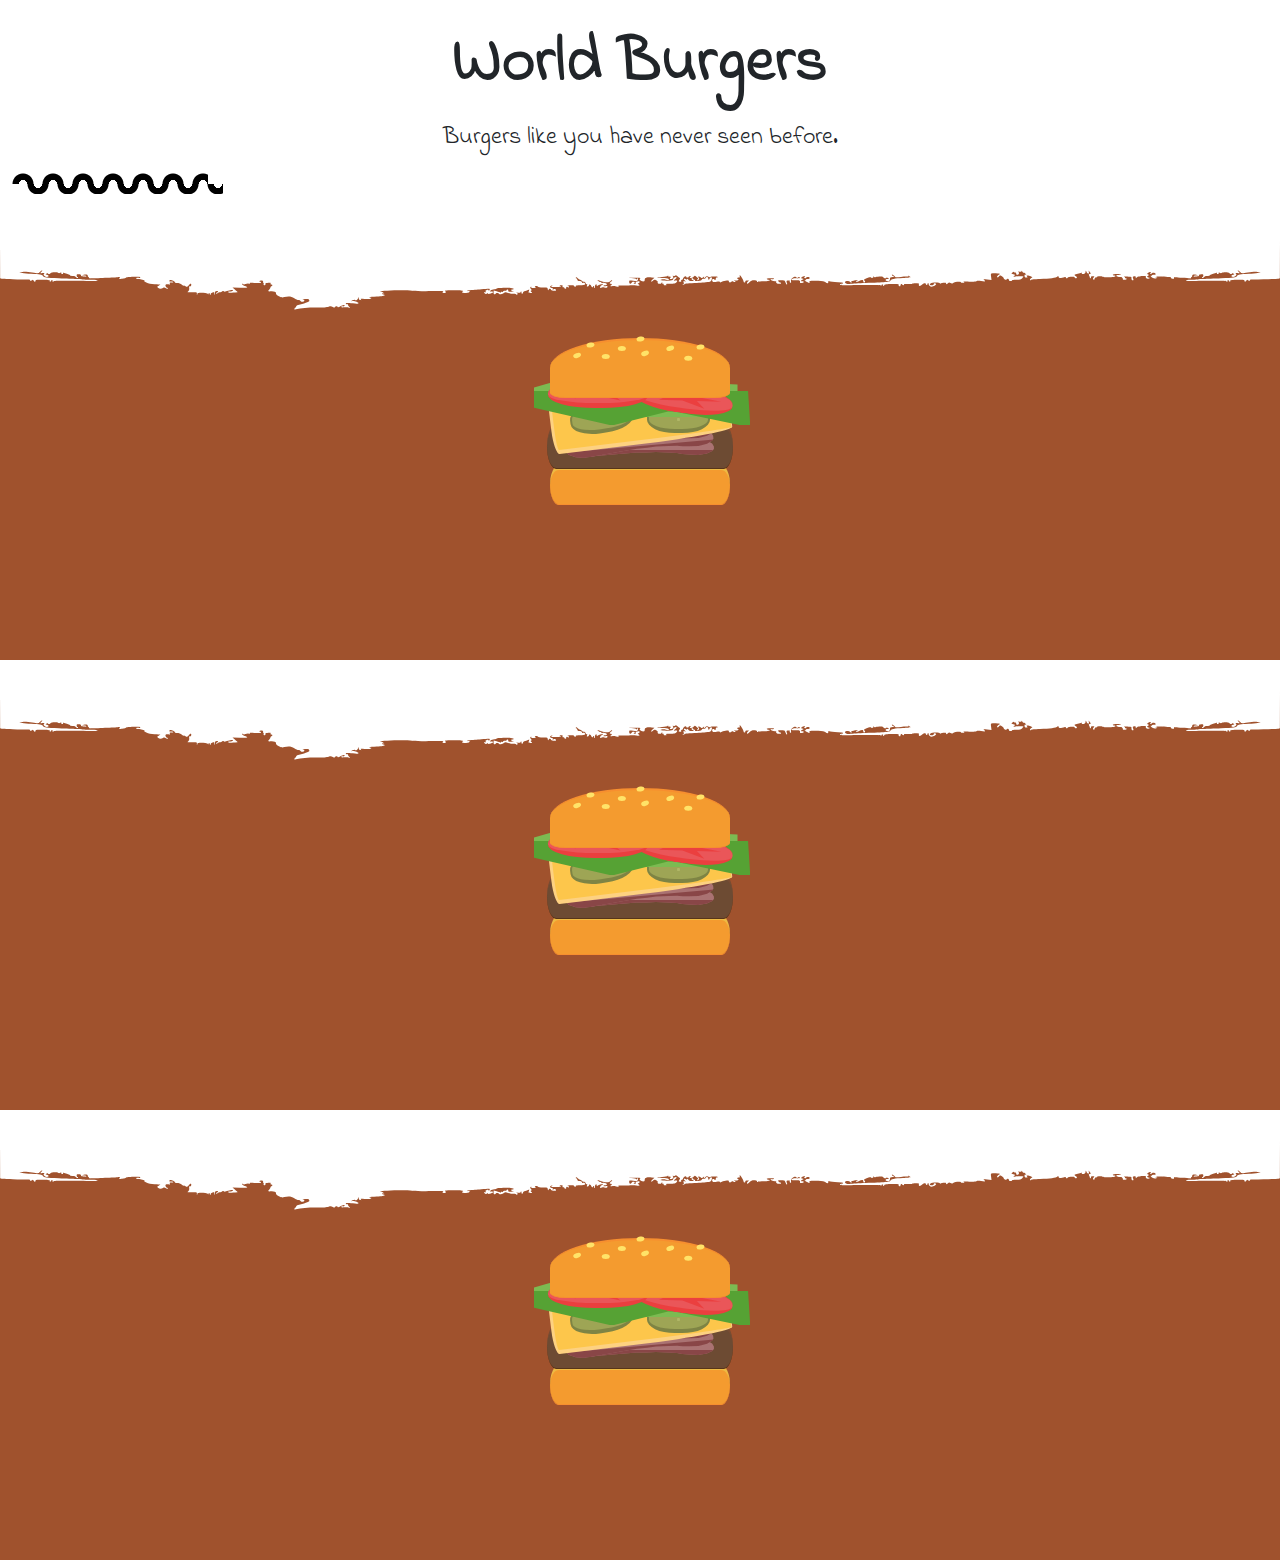
==== week2/index.html @ 9f25545d "Restructured CSS, new concept" ====
<!DOCTYPE html>
<html>

<head>
  <meta charset="utf-8">
  <meta name="viewport" content="width=device-width, initial-scale=1">
  <title>Week 1 - Responsive Restaurant Menu</title>
  <link rel="stylesheet" href="public/css/styles.css">
  <link href="https://fonts.googleapis.com/css?family=Indie+Flower" rel="stylesheet">
</head>

<body>
  <header class="header">
    <h1>World Burgers</h1>
    <h2 class="font-weight-normal">Burgers like you have never seen before.</h2>
    <div class="line-holder">
      <div class="circle circle1"></div>
      <div class="circle circle2"></div>
    </div>
  </header>
  <section class="burger-section">
    <div class="svg-border"></div>
    <div class="burger-container">
      <div class="cheeseburger">
        <div class="top-bun">
          <div class="seeds"></div>
          <div class="seeds"></div>
          <div class="seeds"></div>
        </div>
        <div class="tomatos">
          <div class="tomato-slice"></div>
          <div class="tomato-slice"></div>
        </div>
        <div class="lettuce">
          <div class="lettuce-leaf"></div>
          <div class="lettuce-leaf"></div>
        </div>
        <div class="pickles">
          <div class="pickle">
            <div class="pickle-seeds"></div>
          </div>
          <div class="pickle">
            <div class="pickle-seeds"></div>
          </div>
        </div>
        <div class="cheese"></div>
        <div class="bacon">
          <div class="bacon-slice"></div>
          <div class="bacon-slice"></div>
          <div class="bacon-slice"></div>
        </div>
        <div class="burger"></div>
        <div class="bottom-bun"></div>
      </div>
    </div>
  </section>
  <section class="burger-section">
    <div class="svg-border"></div>
    <div class="burger-container">
      <div class="cheeseburger">
        <div class="top-bun">
          <div class="seeds"></div>
          <div class="seeds"></div>
          <div class="seeds"></div>
        </div>
        <div class="tomatos">
          <div class="tomato-slice"></div>
          <div class="tomato-slice"></div>
        </div>
        <div class="lettuce">
          <div class="lettuce-leaf"></div>
          <div class="lettuce-leaf"></div>
        </div>
        <div class="pickles">
          <div class="pickle">
            <div class="pickle-seeds"></div>
          </div>
          <div class="pickle">
            <div class="pickle-seeds"></div>
          </div>
        </div>
        <div class="cheese"></div>
        <div class="bacon">
          <div class="bacon-slice"></div>
          <div class="bacon-slice"></div>
          <div class="bacon-slice"></div>
        </div>
        <div class="burger"></div>
        <div class="bottom-bun"></div>
      </div>
    </div>
  </section>
  <section class="burger-section">
    <div class="svg-border"></div>
    <div class="burger-container">
      <div class="cheeseburger">
        <div class="top-bun">
          <div class="seeds"></div>
          <div class="seeds"></div>
          <div class="seeds"></div>
        </div>
        <div class="tomatos">
          <div class="tomato-slice"></div>
          <div class="tomato-slice"></div>
        </div>
        <div class="lettuce">
          <div class="lettuce-leaf"></div>
          <div class="lettuce-leaf"></div>
        </div>
        <div class="pickles">
          <div class="pickle">
            <div class="pickle-seeds"></div>
          </div>
          <div class="pickle">
            <div class="pickle-seeds"></div>
          </div>
        </div>
        <div class="cheese"></div>
        <div class="bacon">
          <div class="bacon-slice"></div>
          <div class="bacon-slice"></div>
          <div class="bacon-slice"></div>
        </div>
        <div class="burger"></div>
        <div class="bottom-bun"></div>
      </div>
    </div>
  </section>
</body>

</html>
---- week2/public/css/styles.css ----
/********************************
***                           ***
******      Stylesheet     ******
***                           ***
* Copyright (c) 2019 menno.work *
*********************************/

/********************************
*      1. Custom properties     *
*********************************/
:root {
 --white: #fff;
 --light-gray: #f2f2f2;
 --brown: #a0522d;
}

/********************************
*          2. Basic             *
*********************************/
*,
*::before,
*::after { box-sizing: border-box; }

html { font-size: 16px; }

body {
  margin: 0;
  font-family: 'Indie Flower', "Nunito sans", Roboto, "Helvetica Neue", Calibri;
  font-size: 1rem;
  line-height: 1.5;
  color: #212529;
  background-color: var(--brown)
  /* background-image: url('../images/bg-pattern.png'); */
}

ul {
  list-style-type: none;
  padding: 0;
  margin: 0;
 }

/********************************
*        3. Typography          *
*********************************/
h1, h2, h3, h4, h5, h6 {
  margin-top: 0;
  margin-bottom: 0.5rem;
}

h1 {
  font-size: 4rem;
}

p {
  font-size: 1.5em;
  margin-top: 0;
  margin-bottom: 1rem;
}

a { 
  color: #212529;
  text-decoration: none;
}

a:hover {
  text-decoration: none;
  color: var(--white);
}

small { font-size: 80%; }

/********************************
*         4. Top Header         *
*********************************/
.header {
  background-color: var(--white);
  text-align: center;
  padding: 1em 0.5em;
}

/********************************
*         5. Containers         *
*********************************/
.burger-container {
  padding: 1em;
  display: flex;
  flex-wrap: wrap;
  align-items: center;
  justify-content: center;
}

/********************************
*         6. sections           *
*********************************/
.burger-section { 
  min-height: 50vh; 
}

.burger-section .svg-border {
  mask-image: url('../images/header.svg');
  -webkit-mask-image: url('../images/header.svg'); /* Necessary! */
  mask-size: cover;
  -webkit-mask-size: cover; /* Necessary! */
  background-color: var(--white);
  height: 7em;
  width: 100%;
}

.burger-section .svg-border.bottom {
  transform: rotate(180deg);
}

/********************************
*         7. Burgers            *
*********************************/
/* Cheeseburger */
.cheeseburger {
  max-width: 200px;
  width: 100%;
  display: flex;
  flex-direction: column;
  align-items: center;
  transition: 0.43s;
  flex: 1 0 40%;
}

.cheeseburger:hover { cursor: pointer; }

.top-bun, .seeds, .tomatos, .tomato-slice, .lettuce, .pickles, .pickle, .cheese, .bacon, .burger {
  position: relative;
}

.top-bun {
  background-color: #f49b2f;
  border-top: 2px solid #F78F2F;
  border-bottom: 1px solid #F78F2F;
  height: 60px;
  border-radius: 70% 70% 12% 12%;
  width: 90%;
  z-index: 20;
  display: flex;
}

.seeds {
  background-color: #FFE368;
  height: 8px;
  width: 5px;
  border-radius: 50%;
  transform: rotate(80deg);
  margin-left: auto;
  margin-right: auto;
  margin-top: 2.5px;
}

.seeds:first-of-type { left: 10px; top: -2px; }
.seeds:nth-child(2) { margin-top: -5px; }

.seeds:first-of-type:before { top: 15px; left: 8px; }
.seeds:nth-child(2):before { top: -2px; left: 15px; }
.seeds:nth-child(3):before { top: 30px; left: -4px; }

.seeds:first-of-type:after { top: -13px; left: 14px; }
.seeds:nth-child(2):after { top: 20px; left: 6px; }
.seeds:nth-child(3):after { top: 14px; left: 9px; }

.seeds:after,
.seeds:before {
  content: "";
  background-color: #FFE368;
  border-radius: 50%;
  height: 8px;
  width: 5px;
  transform: rotate(190deg);
  position: absolute;
}

.seeds:before { transform: rotate(170deg) }

.tomatos {
  width: 100%;
  display: flex;
  margin-top: -15px;
  transition: margin-top 1s;
}

.tomato-slice {
  background-color: #ea5659;
  border-radius: 47%;
  height: 28px;
  flex: 1;
  border-bottom: 5px solid #eb3f3f;
  border-top: 1px solid #eb3f3f;
}

.tomato-slice:after {
  content:"";
  clip-path: polygon(50% 0%, 61% 35%, 98% 35%, 68% 57%, 79% 91%, 50% 70%, 21% 91%, 32% 57%, 2% 35%, 39% 35%);
  position: absolute;
  width: 80%;
  height: 18px;
  background-color: #eb3f3f;
  top: 0; left: 0; bottom: 0; right: 0;
  margin: auto;
  transform: rotate(3deg);
}

.tomato-slice:first-of-type {
  margin-top: -3px;
  position: relative;
  left: 8px;
  z-index: 19;
  border-right: 1px solid #eb3f3f;
}

.tomato-slice:nth-child(2) {
  transform: rotate(8deg);
  z-index: 18;
  right: 8px;
  margin-top: 2px;
}

.lettuce {
  z-index: 10;
  height: 46px;
  width: 106%;
  margin-top: -36px;
  transition: margin-top 1s;
}

.lettuce-leaf:first-of-type {
  height: 40px;
  width: 96%;
  background-color: #7cbb52;
  clip-path: polygon(100% 100%, 95% 100%, 85% 100%, 60% 100%, 37% 100%, 25% 100%, 0 71%, 0 26%, 18% 0, 100% 19%);
  z-index: 10;
}

.lettuce-leaf:nth-child(2) {
  background-color: #56a234;
  height: 34px;
  width: 102%;
  clip-path: polygon(100% 100%, 95% 100%, 65% 60%, 62% 60%, 37% 100%, 35% 100%, 0 49%, 0 33%, 0 0, 99% 0);
  z-index: 11;
  margin-top: -26px;
}

.pickles {
  display: flex;
  width: 70%; 
  z-index: 9;
  margin-bottom: 5px;
  margin-top: -20px;
  transition: margin-top 1s;
}

.pickle {
  background-color: #9ea555;
  height: 30px;
  flex: 1;
  border-radius: 44%;
  border-top: 1px solid #7e8444;
  border-bottom: 4px solid #7e8444;
  border-left: 2px solid #7e8444;
  border-right: 2px solid #7e8444;
}

.pickle:first-of-type {
  margin-right: 14px;
  transform: rotate(-8deg);
}

.pickle-seeds {
  background-color: #B0B767;
  width: 3px;
  height: 3px;
  border-radius: 20% / 50%;
  position: absolute; 
  margin: auto;
  top: -5px; right: 0; bottom: 0; left: -8px;
}

.pickle-seeds:before {
  content: "";
  background-color: #B0B767;
  width: 3px;
  height: 3px;
  left: 8px;
  border-radius: 20% / 50%;
  position: absolute;
}

.pickle-seeds:after {
  content: "";
  background-color: #B0B767;
  width: 3px;
  height: 3px;
  top: 5px;
  left: 4px;
  border-radius: 20% / 50%;
  position: absolute;
}

.cheese {
  background-color: #fdc64b;
  height: 60px;
  width: 90%;
  border-radius: 50% 3% / 10% 40%;
  border-bottom: 4px solid #fdd181;
  border-left: 3px solid #fdd181;
  border-top: 1px solid #fdd181;
  border-right: 1px solid #fdd181;
  transform: rotate(-7deg);
  z-index: 8;
  margin-top: -54px;
  transition: margin-top 1s;
}

.bacon {
  height: 30px;
  width: 88%;
  z-index: 7;
  margin-top: -32px;
  transition: margin-top 1s;
}

.bacon-slice {
  background-color: #aa7272;
  height: 50px;
  clip-path: polygon(13% 34%, 7% 43%, 8% 51%, 9% 57%, 13% 63%, 18% 66%, 22% 65%, 38% 60%, 48% 57%, 54% 57%, 59% 56%, 66% 57%, 71% 58%, 74% 60%, 78% 61%, 83% 62%, 88% 59%, 91% 54%, 92% 50%, 92% 45%, 91% 39%, 89% 35%, 86% 32%, 69% 30%, 53% 30%, 41% 31%, 31% 31%, 21% 33%, 10% 38%, 19% 34%);
  border-bottom: 24px double #894647;
  position: relative;
  transform: rotate(-5deg);
}

.bacon-slice:first-of-type { z-index: 15; }

.bacon-slice:nth-child(2) {
  margin-top: -42px;
  z-index: 14;
}

.bacon-slice:nth-child(3) {
  margin-top: -46px;
  transform: rotate(0deg);
}

.burger {
  background-color: #6d4b33;
  border-top: 5px solid #784C33;
  border-bottom: 1px solid #57351A;
  height: 45px;
  width: 93%;
  border-radius: 5% / 50%;
  margin-top: -18px;
  transition: margin-top 1s;
}

.bottom-bun {
  background-color: #f49b2f;
  border-top: 5px solid #efba43;
  border-bottom: 1px solid #F78F2F;
  width: 90%;
  height: 40px;
  border-radius: 5% / 50%;
  margin-top: -4px;
  transition: margin-top 1s;
}

/* All Transitions */
.cheeseburger:hover .tomatos,
.cheeseburger:hover .pickles,
.cheeseburger:hover .cheese,
.cheeseburger:hover .bottom-bun,
.cheeseburger:hover .bacon,
.cheeseburger:hover .lettuce { 
  margin-top: 20px; 
  transition: margin-top 1s; 
}
.cheeseburger:hover .burger { 
  margin-top: 40px; 
  transition: margin-top 1s; 
}

/********************************
*       8. Miscellaneous        *
*********************************/

.bottom {
  position: absolute;
  bottom: 0;
}

.font-weight-normal {
  font-weight: normal;
}


/* Here we create a curly line
   Source: https://jsbin.com/hotugu/3/edit?html,css,output */
.line-holder {
  overflow: hidden;
  position: relative;
  width: 100%;
  height: 30px;
}

.circle {
  position: absolute;
  width: 200px;
  height: 20px;
  background: radial-gradient(16px, transparent, transparent 4px, black 4px, black 10px, transparent 11px);
  background-size: 30px 40px;
}

.circle2 {
  top: 20px;
  left: 15px;
  background-position: 0px -20px;
}
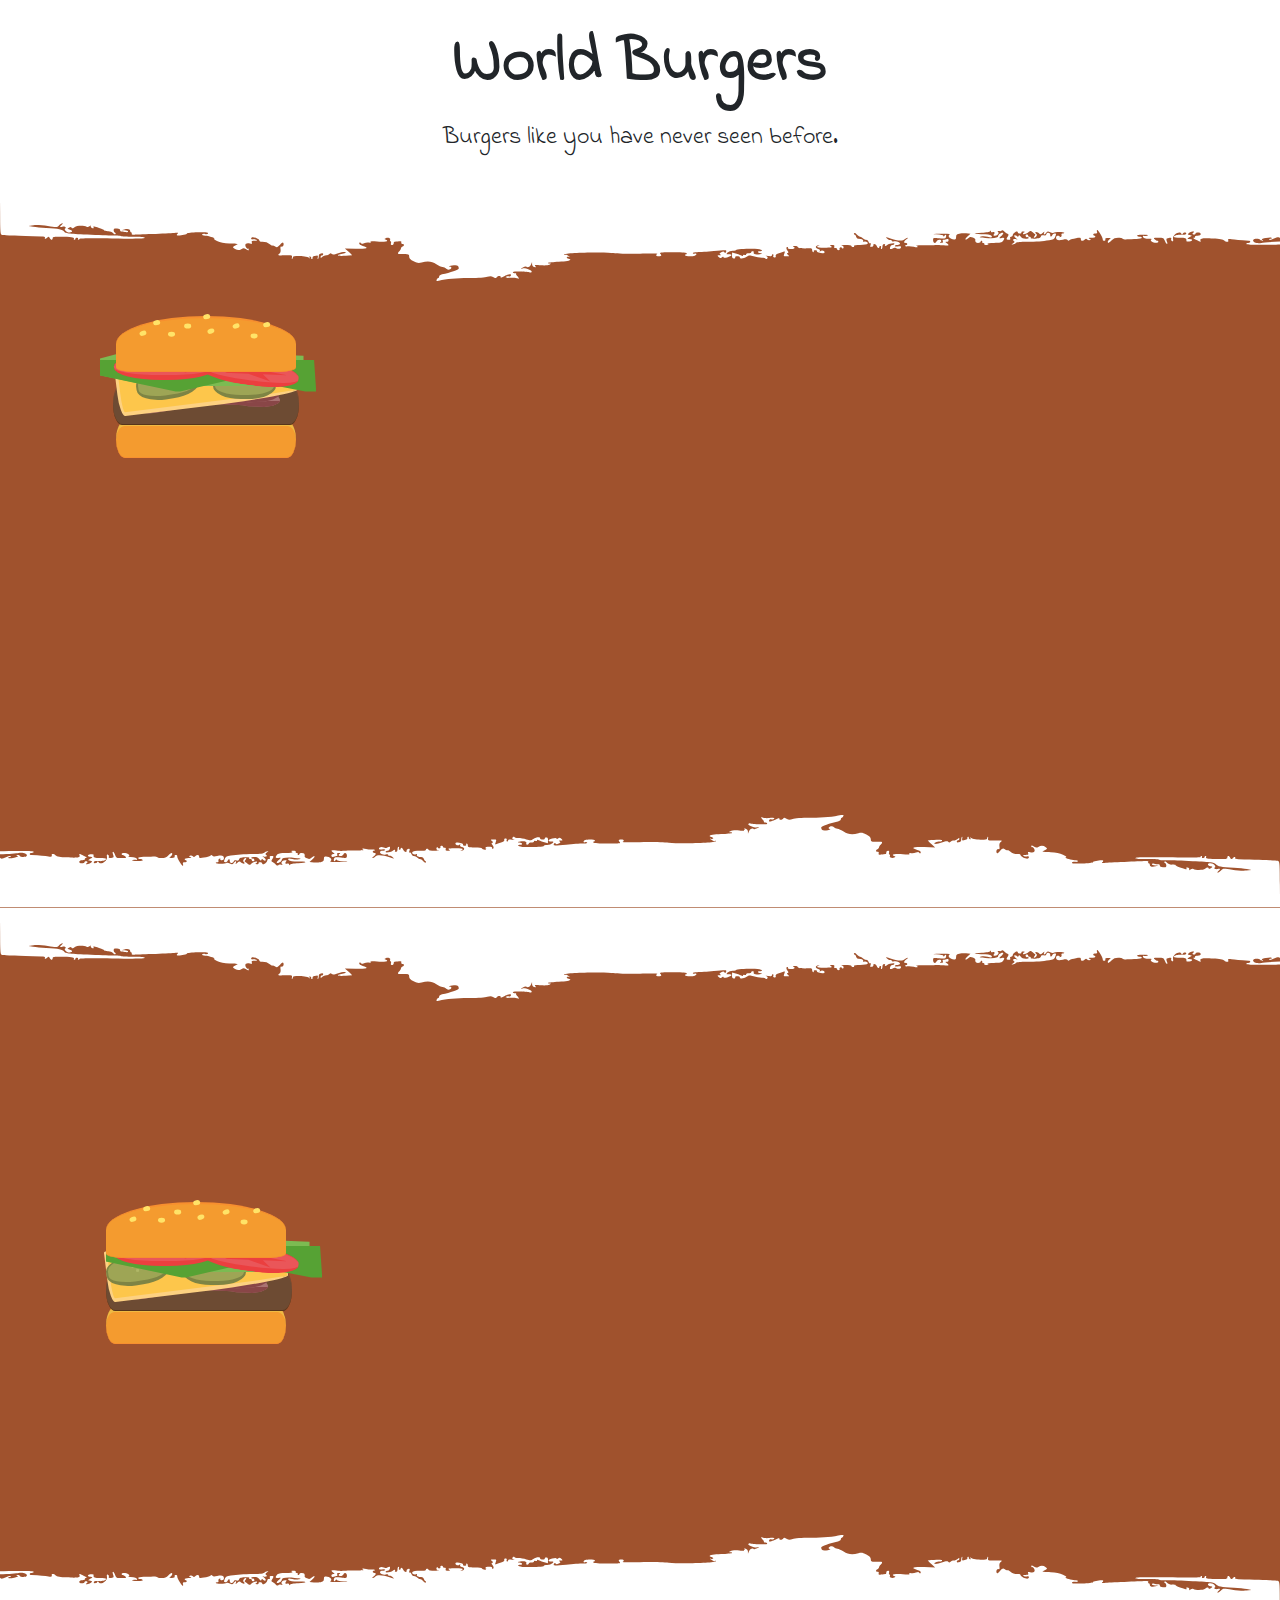
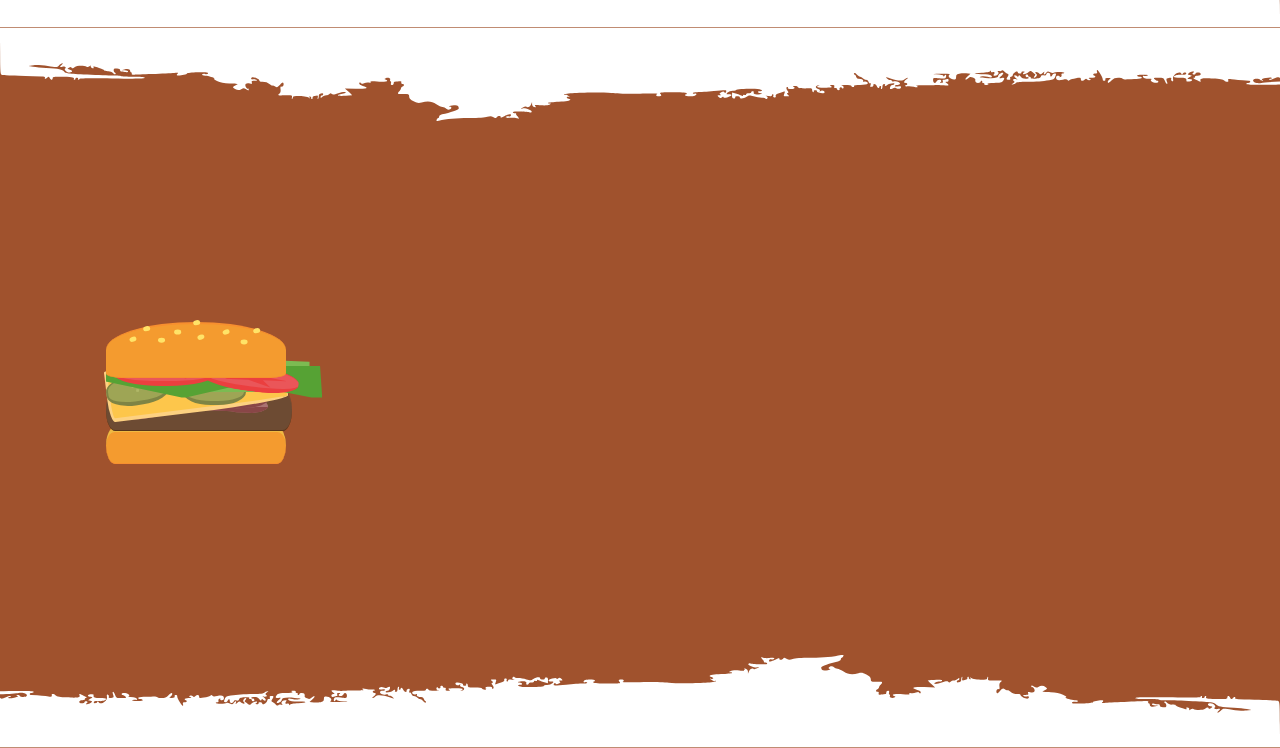
==== commit a92fc933: "Made the hamburger heigt adjust to its width" ====
--- a/week2/index.html
+++ b/week2/index.html
@@ -10,122 +10,126 @@
 </head>
 
 <body>
+
   <header class="header">
     <h1>World Burgers</h1>
-    <h2 class="font-weight-normal">Burgers like you have never seen before.</h2>
-    <div class="line-holder">
-      <div class="circle circle1"></div>
-      <div class="circle circle2"></div>
-    </div>
+    <p>Burgers like you have never seen before.</p>
   </header>
-  <section class="burger-section">
-    <div class="svg-border"></div>
-    <div class="burger-container">
-      <div class="cheeseburger">
-        <div class="top-bun">
-          <div class="seeds"></div>
-          <div class="seeds"></div>
-          <div class="seeds"></div>
-        </div>
-        <div class="tomatos">
-          <div class="tomato-slice"></div>
-          <div class="tomato-slice"></div>
-        </div>
-        <div class="lettuce">
-          <div class="lettuce-leaf"></div>
-          <div class="lettuce-leaf"></div>
-        </div>
-        <div class="pickles">
-          <div class="pickle">
-            <div class="pickle-seeds"></div>
-          </div>
-          <div class="pickle">
-            <div class="pickle-seeds"></div>
+
+  <main>
+
+    <section class="burger-section">
+      <div class="container">
+        <div class="burger">
+          <div class="burger-inner">
+            <div class="top-bun">
+              <div class="seeds"></div>
+              <div class="seeds"></div>
+              <div class="seeds"></div>
+            </div>
+            <div class="tomatos">
+              <div class="tomato-slice"></div>
+              <div class="tomato-slice"></div>
+            </div>
+            <div class="lettuce">
+              <div class="lettuce-leaf"></div>
+              <div class="lettuce-leaf"></div>
+            </div>
+            <div class="pickles">
+              <div class="pickle">
+                <div class="pickle-seeds"></div>
+              </div>
+              <div class="pickle">
+                <div class="pickle-seeds"></div>
+              </div>
+            </div>
+            <div class="cheese"></div>
+            <div class="bacon">
+              <div class="bacon-slice"></div>
+              <div class="bacon-slice"></div>
+              <div class="bacon-slice"></div>
+            </div>
+            <div class="meat"></div>
+            <div class="bottom-bun"></div>
           </div>
         </div>
-        <div class="cheese"></div>
-        <div class="bacon">
-          <div class="bacon-slice"></div>
-          <div class="bacon-slice"></div>
-          <div class="bacon-slice"></div>
+      </div>
+    </section>
+
+    <section class="burger-section">
+      <div class="container">
+        <div class="burger">
+          <div class="top-bun">
+            <div class="seeds"></div>
+            <div class="seeds"></div>
+            <div class="seeds"></div>
+          </div>
+          <div class="tomatos">
+            <div class="tomato-slice"></div>
+            <div class="tomato-slice"></div>
+          </div>
+          <div class="lettuce">
+            <div class="lettuce-leaf"></div>
+            <div class="lettuce-leaf"></div>
+          </div>
+          <div class="pickles">
+            <div class="pickle">
+              <div class="pickle-seeds"></div>
+            </div>
+            <div class="pickle">
+              <div class="pickle-seeds"></div>
+            </div>
+          </div>
+          <div class="cheese"></div>
+          <div class="bacon">
+            <div class="bacon-slice"></div>
+            <div class="bacon-slice"></div>
+            <div class="bacon-slice"></div>
+          </div>
+          <div class="meat"></div>
+          <div class="bottom-bun"></div>
         </div>
-        <div class="burger"></div>
-        <div class="bottom-bun"></div>
       </div>
-    </div>
-  </section>
-  <section class="burger-section">
-    <div class="svg-border"></div>
-    <div class="burger-container">
-      <div class="cheeseburger">
-        <div class="top-bun">
-          <div class="seeds"></div>
-          <div class="seeds"></div>
-          <div class="seeds"></div>
+    </section>
+
+    <section class="burger-section">
+      <div class="container">
+        <div class="burger">
+          <div class="top-bun">
+            <div class="seeds"></div>
+            <div class="seeds"></div>
+            <div class="seeds"></div>
+          </div>
+          <div class="tomatos">
+            <div class="tomato-slice"></div>
+            <div class="tomato-slice"></div>
+          </div>
+          <div class="lettuce">
+            <div class="lettuce-leaf"></div>
+            <div class="lettuce-leaf"></div>
+          </div>
+          <div class="pickles">
+            <div class="pickle">
+              <div class="pickle-seeds"></div>
+            </div>
+            <div class="pickle">
+              <div class="pickle-seeds"></div>
+            </div>
+          </div>
+          <div class="cheese"></div>
+          <div class="bacon">
+            <div class="bacon-slice"></div>
+            <div class="bacon-slice"></div>
+            <div class="bacon-slice"></div>
+          </div>
+          <div class="meat"></div>
+          <div class="bottom-bun"></div>
         </div>
-        <div class="tomatos">
-          <div class="tomato-slice"></div>
-          <div class="tomato-slice"></div>
-        </div>
-        <div class="lettuce">
-          <div class="lettuce-leaf"></div>
-          <div class="lettuce-leaf"></div>
-        </div>
-        <div class="pickles">
-          <div class="pickle">
-            <div class="pickle-seeds"></div>
-          </div>
-          <div class="pickle">
-            <div class="pickle-seeds"></div>
-          </div>
-        </div>
-        <div class="cheese"></div>
-        <div class="bacon">
-          <div class="bacon-slice"></div>
-          <div class="bacon-slice"></div>
-          <div class="bacon-slice"></div>
-        </div>
-        <div class="burger"></div>
-        <div class="bottom-bun"></div>
       </div>
-    </div>
-  </section>
-  <section class="burger-section">
-    <div class="svg-border"></div>
-    <div class="burger-container">
-      <div class="cheeseburger">
-        <div class="top-bun">
-          <div class="seeds"></div>
-          <div class="seeds"></div>
-          <div class="seeds"></div>
-        </div>
-        <div class="tomatos">
-          <div class="tomato-slice"></div>
-          <div class="tomato-slice"></div>
-        </div>
-        <div class="lettuce">
-          <div class="lettuce-leaf"></div>
-          <div class="lettuce-leaf"></div>
-        </div>
-        <div class="pickles">
-          <div class="pickle">
-            <div class="pickle-seeds"></div>
-          </div>
-          <div class="pickle">
-            <div class="pickle-seeds"></div>
-          </div>
-        </div>
-        <div class="cheese"></div>
-        <div class="bacon">
-          <div class="bacon-slice"></div>
-          <div class="bacon-slice"></div>
-          <div class="bacon-slice"></div>
-        </div>
-        <div class="burger"></div>
-        <div class="bottom-bun"></div>
-      </div>
-    </div>
-  </section>
+    </section>
+
+  </main>
+
 </body>
 
 </html>--- a/week2/public/css/styles.css
+++ b/week2/public/css/styles.css
@@ -47,9 +47,7 @@
   margin-bottom: 0.5rem;
 }
 
-h1 {
-  font-size: 4rem;
-}
+h1 { font-size: 4rem; }
 
 p {
   font-size: 1.5em;
@@ -81,52 +79,74 @@
 /********************************
 *         5. Containers         *
 *********************************/
-.burger-container {
-  padding: 1em;
+.container { 
+  max-width: 1100px; 
+  margin: auto;
   display: flex;
-  flex-wrap: wrap;
+  padding: 8em 1em;
   align-items: center;
-  justify-content: center;
 }
 
 /********************************
 *         6. sections           *
 *********************************/
 .burger-section { 
-  min-height: 50vh; 
-}
-
-.burger-section .svg-border {
+  height: 80vh; 
+  position: relative;
+}
+
+.burger-section:before,
+.burger-section:after {
+  content: "";
   mask-image: url('../images/header.svg');
   -webkit-mask-image: url('../images/header.svg'); /* Necessary! */
   mask-size: cover;
   -webkit-mask-size: cover; /* Necessary! */
   background-color: var(--white);
-  height: 7em;
+  fill: #fff;
   width: 100%;
-}
-
-.burger-section .svg-border.bottom {
+  height: 5.8em;
+  position: absolute;
+}
+
+.burger-section:before { top: 0; }
+
+.burger-section:after {
   transform: rotate(180deg);
+  bottom: 0;
 }
 
 /********************************
 *         7. Burgers            *
 *********************************/
-/* Cheeseburger */
-.cheeseburger {
+.burger {
+  width: 100%;
   max-width: 200px;
+  transition: 0.43s;
+  position: relative;
+}
+
+.burger:before {
+  display: block;
+  content: "";
   width: 100%;
+  padding-top: calc((83 / 100) * 100%);
+}
+
+.burger > .burger-inner {
+  position: absolute;
+  top: 0;
+  right: 0;
+  bottom: 0;
+  left: 0;
   display: flex;
   flex-direction: column;
   align-items: center;
-  transition: 0.43s;
-  flex: 1 0 40%;
-}
-
-.cheeseburger:hover { cursor: pointer; }
-
-.top-bun, .seeds, .tomatos, .tomato-slice, .lettuce, .pickles, .pickle, .cheese, .bacon, .burger {
+}
+
+.burger:hover { cursor: pointer; }
+
+.top-bun, .seeds, .tomatos, .tomato-slice, .lettuce, .pickles, .pickle, .cheese, .bacon, .meat {
   position: relative;
 }
 
@@ -134,7 +154,8 @@
   background-color: #f49b2f;
   border-top: 2px solid #F78F2F;
   border-bottom: 1px solid #F78F2F;
-  height: 60px;
+  min-height: 6.2vh;
+  max-height: 40vh;
   border-radius: 70% 70% 12% 12%;
   width: 90%;
   z-index: 20;
@@ -143,7 +164,7 @@
 
 .seeds {
   background-color: #FFE368;
-  height: 8px;
+  height: 0.82vh;
   width: 5px;
   border-radius: 50%;
   transform: rotate(80deg);
@@ -168,7 +189,7 @@
   content: "";
   background-color: #FFE368;
   border-radius: 50%;
-  height: 8px;
+  height: 0.82vh;
   width: 5px;
   transform: rotate(190deg);
   position: absolute;
@@ -186,7 +207,7 @@
 .tomato-slice {
   background-color: #ea5659;
   border-radius: 47%;
-  height: 28px;
+  height: 2.89vh;
   flex: 1;
   border-bottom: 5px solid #eb3f3f;
   border-top: 1px solid #eb3f3f;
@@ -197,7 +218,7 @@
   clip-path: polygon(50% 0%, 61% 35%, 98% 35%, 68% 57%, 79% 91%, 50% 70%, 21% 91%, 32% 57%, 2% 35%, 39% 35%);
   position: absolute;
   width: 80%;
-  height: 18px;
+  height: 1.86vh;
   background-color: #eb3f3f;
   top: 0; left: 0; bottom: 0; right: 0;
   margin: auto;
@@ -221,14 +242,14 @@
 
 .lettuce {
   z-index: 10;
-  height: 46px;
+  height: 4.47vh;
   width: 106%;
   margin-top: -36px;
   transition: margin-top 1s;
 }
 
 .lettuce-leaf:first-of-type {
-  height: 40px;
+  height: 4.13vh;
   width: 96%;
   background-color: #7cbb52;
   clip-path: polygon(100% 100%, 95% 100%, 85% 100%, 60% 100%, 37% 100%, 25% 100%, 0 71%, 0 26%, 18% 0, 100% 19%);
@@ -237,7 +258,7 @@
 
 .lettuce-leaf:nth-child(2) {
   background-color: #56a234;
-  height: 34px;
+  height: 3.51vh;
   width: 102%;
   clip-path: polygon(100% 100%, 95% 100%, 65% 60%, 62% 60%, 37% 100%, 35% 100%, 0 49%, 0 33%, 0 0, 99% 0);
   z-index: 11;
@@ -255,7 +276,7 @@
 
 .pickle {
   background-color: #9ea555;
-  height: 30px;
+  height: 3.3vh;
   flex: 1;
   border-radius: 44%;
   border-top: 1px solid #7e8444;
@@ -272,7 +293,7 @@
 .pickle-seeds {
   background-color: #B0B767;
   width: 3px;
-  height: 3px;
+  height: 0.31vh;
   border-radius: 20% / 50%;
   position: absolute; 
   margin: auto;
@@ -283,7 +304,7 @@
   content: "";
   background-color: #B0B767;
   width: 3px;
-  height: 3px;
+  height: 0.31vh;
   left: 8px;
   border-radius: 20% / 50%;
   position: absolute;
@@ -293,7 +314,7 @@
   content: "";
   background-color: #B0B767;
   width: 3px;
-  height: 3px;
+  height: 0.31vh;
   top: 5px;
   left: 4px;
   border-radius: 20% / 50%;
@@ -302,7 +323,7 @@
 
 .cheese {
   background-color: #fdc64b;
-  height: 60px;
+  height: 6.19vh;
   width: 90%;
   border-radius: 50% 3% / 10% 40%;
   border-bottom: 4px solid #fdd181;
@@ -316,7 +337,7 @@
 }
 
 .bacon {
-  height: 30px;
+  height: 3.1vh;
   width: 88%;
   z-index: 7;
   margin-top: -32px;
@@ -325,7 +346,7 @@
 
 .bacon-slice {
   background-color: #aa7272;
-  height: 50px;
+  height: 5.16vh;
   clip-path: polygon(13% 34%, 7% 43%, 8% 51%, 9% 57%, 13% 63%, 18% 66%, 22% 65%, 38% 60%, 48% 57%, 54% 57%, 59% 56%, 66% 57%, 71% 58%, 74% 60%, 78% 61%, 83% 62%, 88% 59%, 91% 54%, 92% 50%, 92% 45%, 91% 39%, 89% 35%, 86% 32%, 69% 30%, 53% 30%, 41% 31%, 31% 31%, 21% 33%, 10% 38%, 19% 34%);
   border-bottom: 24px double #894647;
   position: relative;
@@ -344,11 +365,11 @@
   transform: rotate(0deg);
 }
 
-.burger {
+.meat {
   background-color: #6d4b33;
   border-top: 5px solid #784C33;
   border-bottom: 1px solid #57351A;
-  height: 45px;
+  height: 4.64vh;
   width: 93%;
   border-radius: 5% / 50%;
   margin-top: -18px;
@@ -360,60 +381,27 @@
   border-top: 5px solid #efba43;
   border-bottom: 1px solid #F78F2F;
   width: 90%;
-  height: 40px;
+  height: 4.13vh;
   border-radius: 5% / 50%;
   margin-top: -4px;
   transition: margin-top 1s;
 }
 
 /* All Transitions */
-.cheeseburger:hover .tomatos,
-.cheeseburger:hover .pickles,
-.cheeseburger:hover .cheese,
-.cheeseburger:hover .bottom-bun,
-.cheeseburger:hover .bacon,
-.cheeseburger:hover .lettuce { 
+.burger:hover .tomatos,
+.burger:hover .pickles,
+.burger:hover .cheese,
+.burger:hover .bottom-bun,
+.burger:hover .bacon,
+.burger:hover .lettuce { 
   margin-top: 20px; 
   transition: margin-top 1s; 
 }
-.cheeseburger:hover .burger { 
+.burger:hover .meat { 
   margin-top: 40px; 
   transition: margin-top 1s; 
 }
 
 /********************************
 *       8. Miscellaneous        *
-*********************************/
-
-.bottom {
-  position: absolute;
-  bottom: 0;
-}
-
-.font-weight-normal {
-  font-weight: normal;
-}
-
-
-/* Here we create a curly line
-   Source: https://jsbin.com/hotugu/3/edit?html,css,output */
-.line-holder {
-  overflow: hidden;
-  position: relative;
-  width: 100%;
-  height: 30px;
-}
-
-.circle {
-  position: absolute;
-  width: 200px;
-  height: 20px;
-  background: radial-gradient(16px, transparent, transparent 4px, black 4px, black 10px, transparent 11px);
-  background-size: 30px 40px;
-}
-
-.circle2 {
-  top: 20px;
-  left: 15px;
-  background-position: 0px -20px;
-}+*********************************/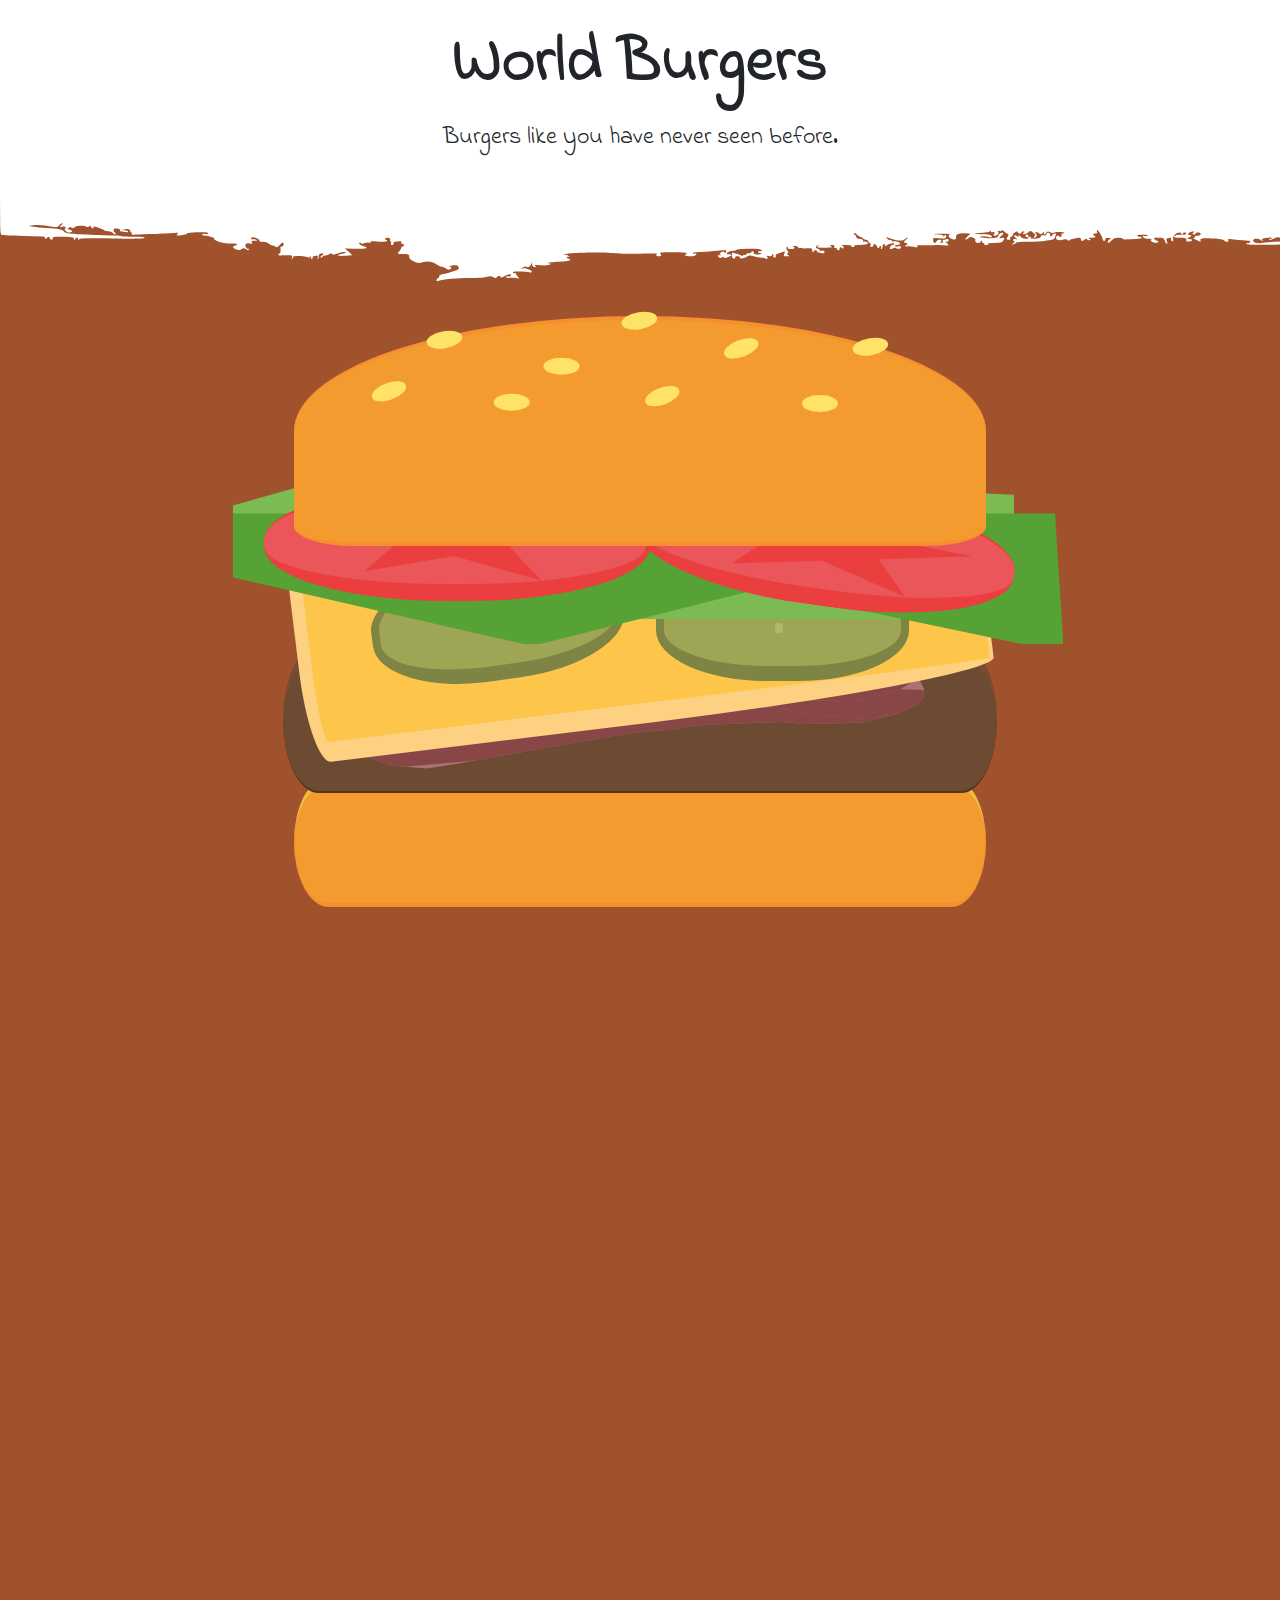
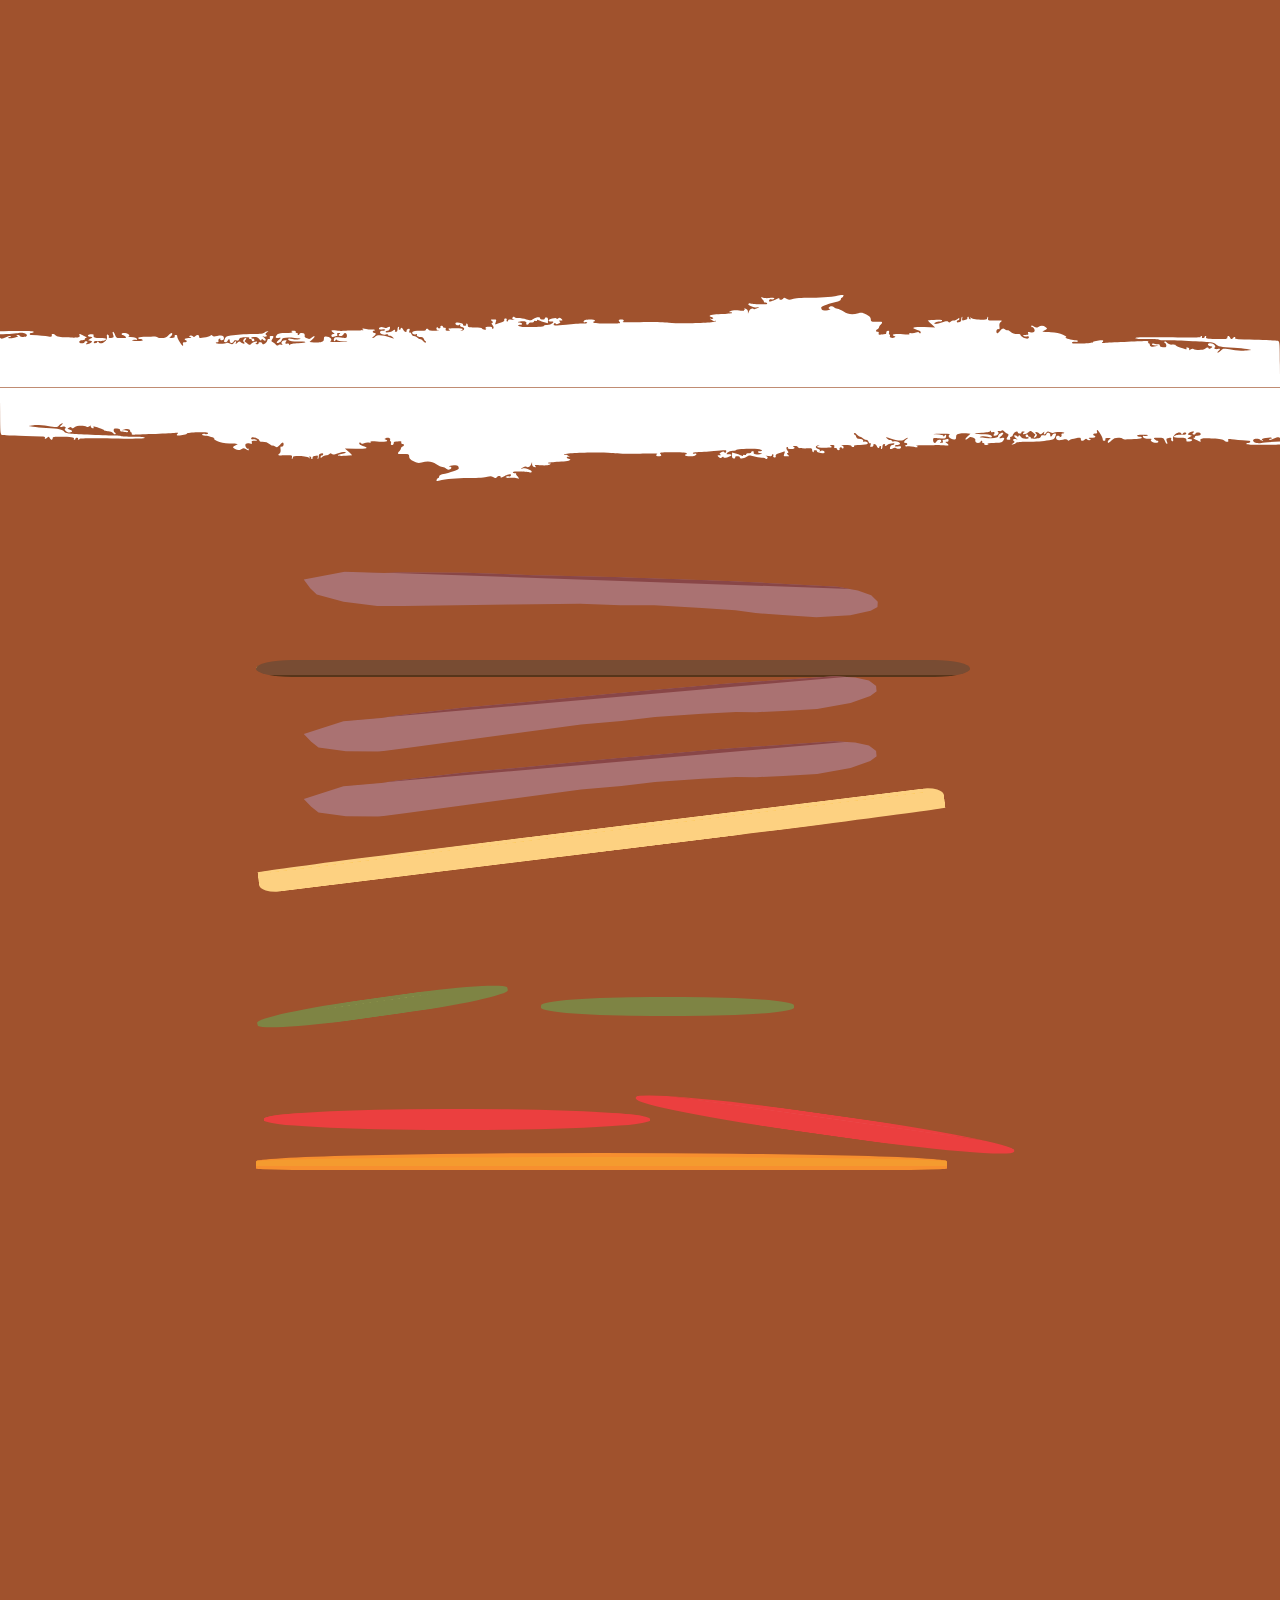
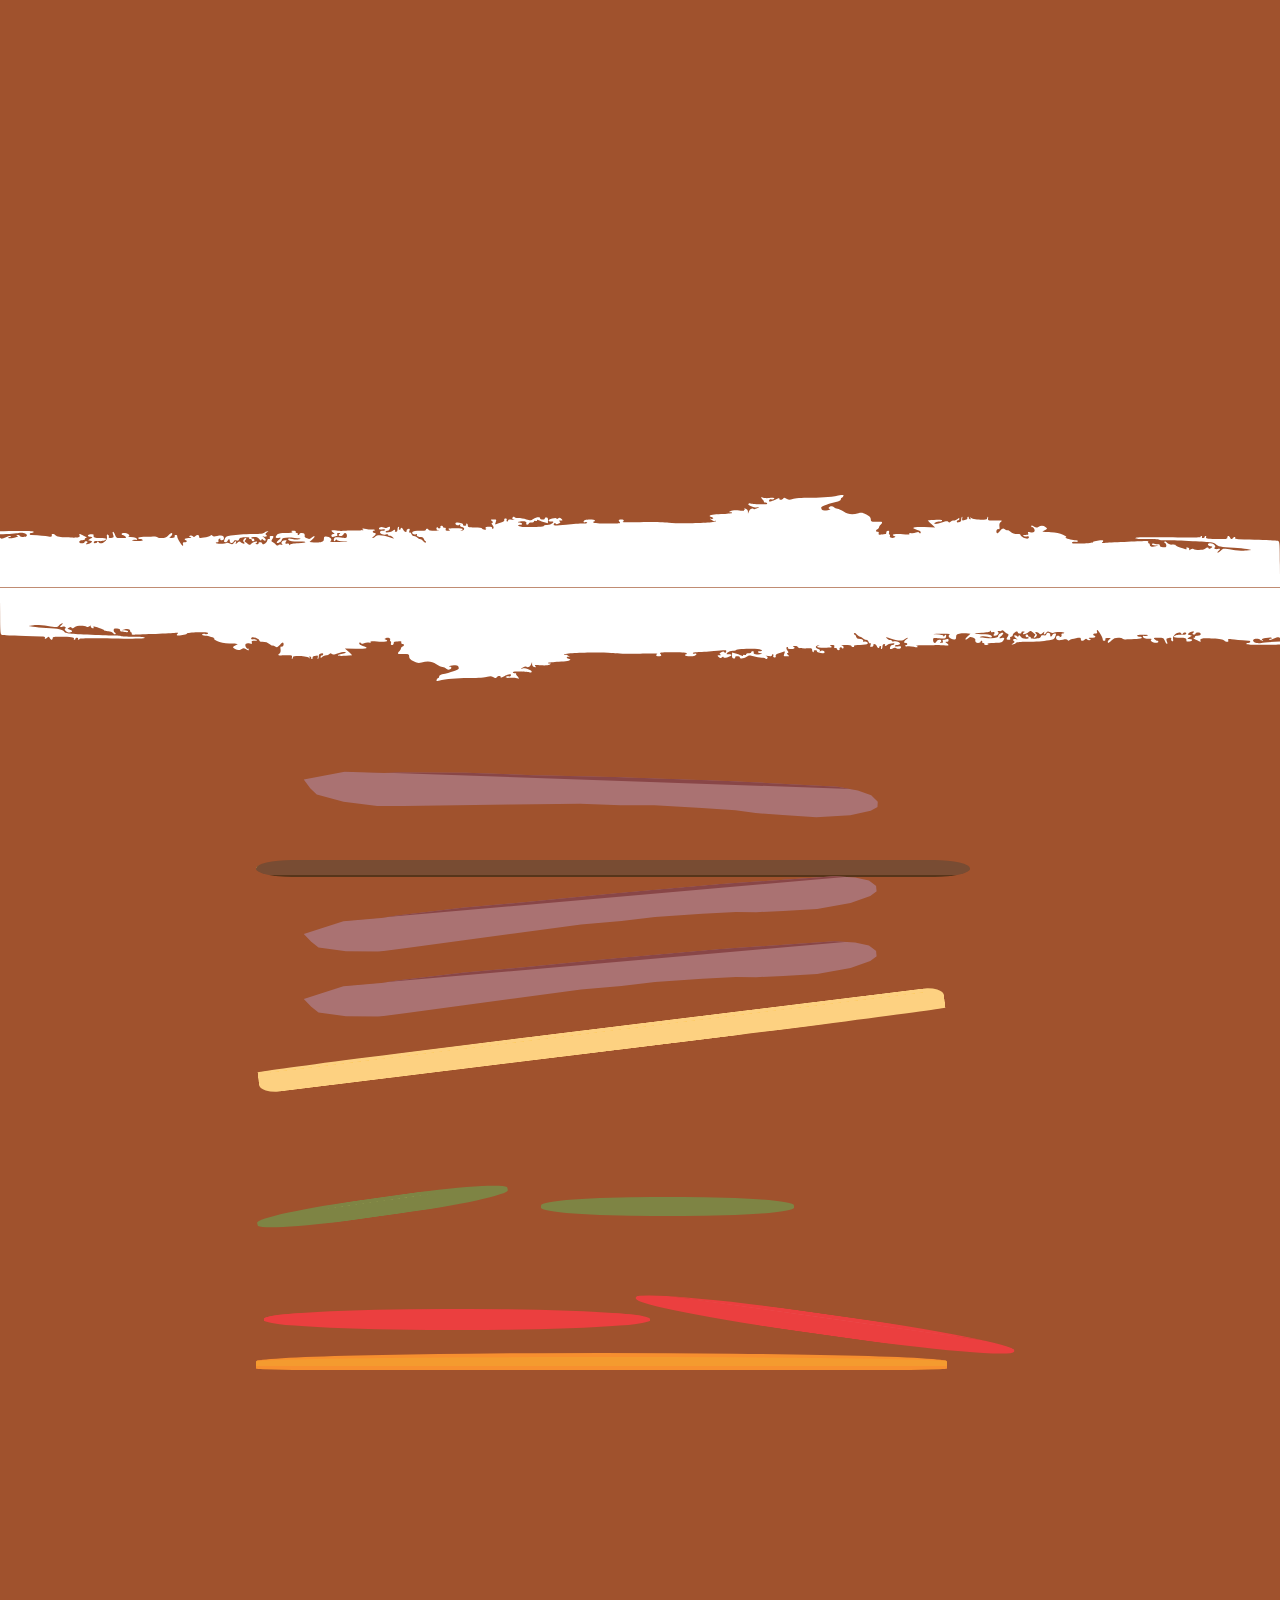
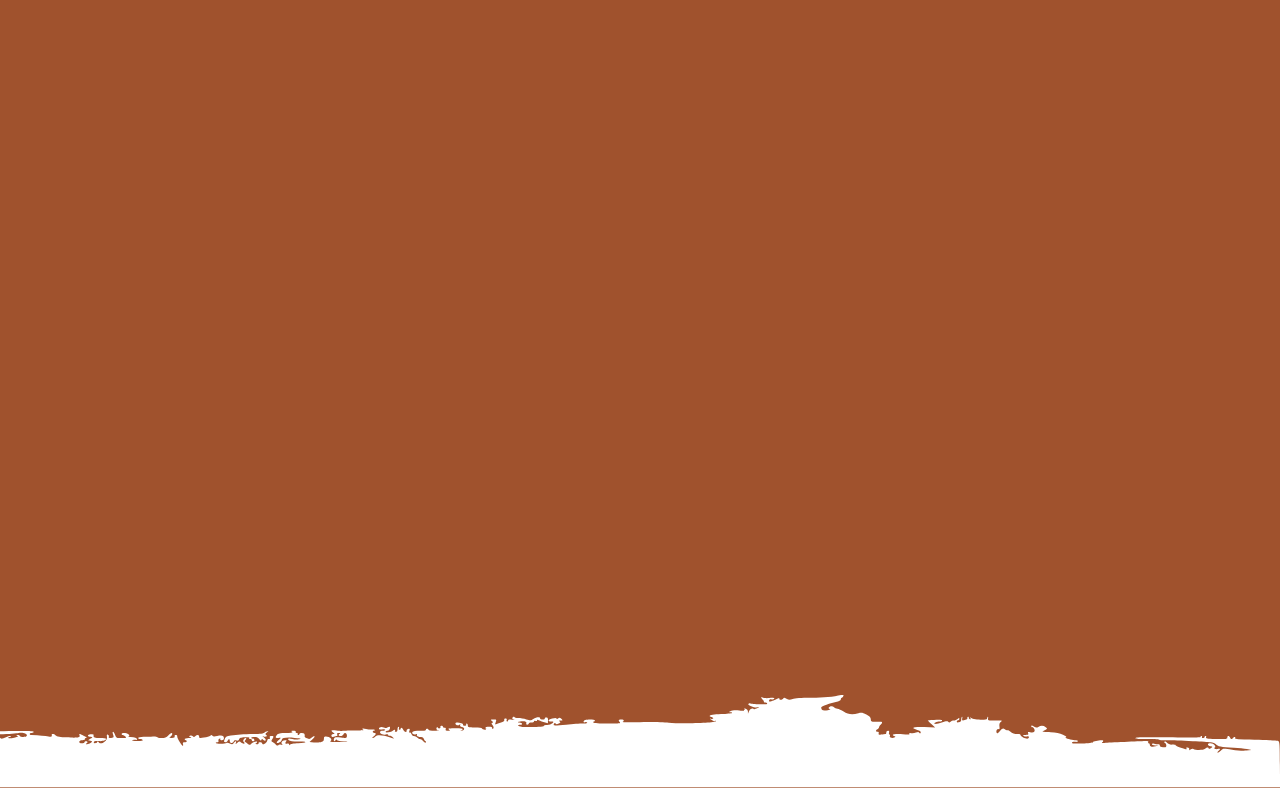
==== commit ec3e9783: "HAMBURGER FULLY RESPONSIVE" ====
--- a/week2/index.html
+++ b/week2/index.html
@@ -4,7 +4,7 @@
 <head>
   <meta charset="utf-8">
   <meta name="viewport" content="width=device-width, initial-scale=1">
-  <title>Week 1 - Responsive Restaurant Menu</title>
+  <title>Week 2 - Responsive Restaurant Menu</title>
   <link rel="stylesheet" href="public/css/styles.css">
   <link href="https://fonts.googleapis.com/css?family=Indie+Flower" rel="stylesheet">
 </head>
--- a/week2/public/css/styles.css
+++ b/week2/public/css/styles.css
@@ -11,11 +11,12 @@
 :root {
  --white: #fff;
  --light-gray: #f2f2f2;
+ --black: #212529;
  --brown: #a0522d;
 }
 
 /********************************
-*          2. Basic             *
+*           2. Base             *
 *********************************/
 *,
 *::before,
@@ -28,15 +29,15 @@
   font-family: 'Indie Flower', "Nunito sans", Roboto, "Helvetica Neue", Calibri;
   font-size: 1rem;
   line-height: 1.5;
-  color: #212529;
-  background-color: var(--brown)
+  color: var(--black);
+  background-color: var(--brown);
   /* background-image: url('../images/bg-pattern.png'); */
 }
 
 ul {
-  list-style-type: none;
   padding: 0;
   margin: 0;
+  list-style-type: none;
  }
 
 /********************************
@@ -56,13 +57,13 @@
 }
 
 a { 
-  color: #212529;
+  color: var(--black);
   text-decoration: none;
 }
 
 a:hover {
+  color: var(--white);
   text-decoration: none;
-  color: var(--white);
 }
 
 small { font-size: 80%; }
@@ -71,19 +72,19 @@
 *         4. Top Header         *
 *********************************/
 .header {
+  padding: 1em 0.5em;
   background-color: var(--white);
   text-align: center;
-  padding: 1em 0.5em;
 }
 
 /********************************
 *         5. Containers         *
 *********************************/
 .container { 
-  max-width: 1100px; 
+  max-width: 800px; 
   margin: auto;
+  padding: 8em 1em;
   display: flex;
-  padding: 8em 1em;
   align-items: center;
 }
 
@@ -91,21 +92,21 @@
 *         6. sections           *
 *********************************/
 .burger-section { 
-  height: 80vh; 
+  height: 200vh;
   position: relative;
 }
 
 .burger-section:before,
 .burger-section:after {
   content: "";
+  height: 5.8em;
+  width: 100%;
   mask-image: url('../images/header.svg');
   -webkit-mask-image: url('../images/header.svg'); /* Necessary! */
   mask-size: cover;
   -webkit-mask-size: cover; /* Necessary! */
   background-color: var(--white);
   fill: #fff;
-  width: 100%;
-  height: 5.8em;
   position: absolute;
 }
 
@@ -121,16 +122,15 @@
 *********************************/
 .burger {
   width: 100%;
-  max-width: 200px;
   transition: 0.43s;
   position: relative;
 }
 
 .burger:before {
+  content: "";
+  width: 100%;
+  padding-top: calc((83 / 100) * 100%);
   display: block;
-  content: "";
-  width: 100%;
-  padding-top: calc((83 / 100) * 100%);
 }
 
 .burger > .burger-inner {
@@ -146,51 +146,50 @@
 
 .burger:hover { cursor: pointer; }
 
-.top-bun, .seeds, .tomatos, .tomato-slice, .lettuce, .pickles, .pickle, .cheese, .bacon, .meat {
+.top-bun, .seeds, .tomatos, .tomato-slice, .lettuce, .pickles, .pickle, .cheese, .bacon, .bacon-slice, .meat {
   position: relative;
 }
 
 .top-bun {
+  height: 36.1%;
+  width: 90%;
   background-color: #f49b2f;
-  border-top: 2px solid #F78F2F;
-  border-bottom: 1px solid #F78F2F;
-  min-height: 6.2vh;
-  max-height: 40vh;
+  border-top: calc(1px + 0.4vmin) solid #F78F2F;
+  border-bottom: calc(1px + 0.4vmin) solid #F78F2F;
   border-radius: 70% 70% 12% 12%;
-  width: 90%;
   z-index: 20;
   display: flex;
 }
 
 .seeds {
+  height: 16%;
+  width: 2.5%;
+  margin-left: auto;
+  margin-right: auto;
+  margin-top: 1.25%;
   background-color: #FFE368;
-  height: 0.82vh;
-  width: 5px;
   border-radius: 50%;
   transform: rotate(80deg);
-  margin-left: auto;
-  margin-right: auto;
-  margin-top: 2.5px;
-}
-
-.seeds:first-of-type { left: 10px; top: -2px; }
-.seeds:nth-child(2) { margin-top: -5px; }
-
-.seeds:first-of-type:before { top: 15px; left: 8px; }
-.seeds:nth-child(2):before { top: -2px; left: 15px; }
-.seeds:nth-child(3):before { top: 30px; left: -4px; }
-
-.seeds:first-of-type:after { top: -13px; left: 14px; }
-.seeds:nth-child(2):after { top: 20px; left: 6px; }
-.seeds:nth-child(3):after { top: 14px; left: 9px; }
+}
+
+.seeds:first-of-type { left: 5%; top: -3%; }
+.seeds:nth-child(2) { margin-top: -2.5%; }
+
+.seeds:first-of-type:before { top: 180%; left: 240%; }
+.seeds:nth-child(2):before { top: -24%; left: 450%; }
+.seeds:nth-child(3):before { top: 360%; left: -120%; }
+
+.seeds:first-of-type:after { top: -156%; left: 420%; }
+.seeds:nth-child(2):after { top: 240%; left: 180%; }
+.seeds:nth-child(3):after { top: 168%; left: 270%; }
 
 .seeds:after,
 .seeds:before {
   content: "";
+  height: 100%;
+  width: 100%;
   background-color: #FFE368;
   border-radius: 50%;
-  height: 0.82vh;
-  width: 5px;
   transform: rotate(190deg);
   position: absolute;
 }
@@ -198,58 +197,59 @@
 .seeds:before { transform: rotate(170deg) }
 
 .tomatos {
-  width: 100%;
+  height: 18.1%;
+  width: 100%;
+  margin-top: -7.5%;
+  transition: margin-top 1s;
   display: flex;
-  margin-top: -15px;
-  transition: margin-top 1s;
 }
 
 .tomato-slice {
+  height: 100%;
   background-color: #ea5659;
+  border-top: calc(1px + 0.4vmin) solid #eb3f3f;
+  border-bottom: calc(3.5px + 1.5vmin) solid #eb3f3f;
   border-radius: 47%;
-  height: 2.89vh;
   flex: 1;
-  border-bottom: 5px solid #eb3f3f;
-  border-top: 1px solid #eb3f3f;
 }
 
 .tomato-slice:after {
   content:"";
+  height: 100%;
+  width: 80%;
+  margin: auto;
+  background-color: #eb3f3f;
   clip-path: polygon(50% 0%, 61% 35%, 98% 35%, 68% 57%, 79% 91%, 50% 70%, 21% 91%, 32% 57%, 2% 35%, 39% 35%);
-  position: absolute;
-  width: 80%;
-  height: 1.86vh;
-  background-color: #eb3f3f;
+  transform: rotate(3deg);
+  position: absolute;
   top: 0; left: 0; bottom: 0; right: 0;
-  margin: auto;
-  transform: rotate(3deg);
 }
 
 .tomato-slice:first-of-type {
   margin-top: -3px;
+  border-right: calc(1px + 0.4vmin) solid #eb3f3f;
+  z-index: 19;
   position: relative;
   left: 8px;
-  z-index: 19;
-  border-right: 1px solid #eb3f3f;
 }
 
 .tomato-slice:nth-child(2) {
+  margin-top: 2px;
   transform: rotate(8deg);
   z-index: 18;
   right: 8px;
-  margin-top: 2px;
 }
 
 .lettuce {
+  height: 27.7%;
+  width: 106%;
+  margin-top: -18%;
+  transition: margin-top 1s;
   z-index: 10;
-  height: 4.47vh;
-  width: 106%;
-  margin-top: -36px;
-  transition: margin-top 1s;
 }
 
 .lettuce-leaf:first-of-type {
-  height: 4.13vh;
+  height: 87%;
   width: 96%;
   background-color: #7cbb52;
   clip-path: polygon(100% 100%, 95% 100%, 85% 100%, 60% 100%, 37% 100%, 25% 100%, 0 71%, 0 26%, 18% 0, 100% 19%);
@@ -257,134 +257,133 @@
 }
 
 .lettuce-leaf:nth-child(2) {
+  height: 74%;
+  width: 102%;
+  margin-top: -13%;
   background-color: #56a234;
-  height: 3.51vh;
-  width: 102%;
   clip-path: polygon(100% 100%, 95% 100%, 65% 60%, 62% 60%, 37% 100%, 35% 100%, 0 49%, 0 33%, 0 0, 99% 0);
   z-index: 11;
-  margin-top: -26px;
 }
 
 .pickles {
+  height: 18.1%;
+  width: 70%;
+  margin-bottom: 2.5%;
+  margin-top: -10%;
+  transition: margin-top 1s;
+  z-index: 9;
   display: flex;
-  width: 70%; 
-  z-index: 9;
-  margin-bottom: 5px;
-  margin-top: -20px;
-  transition: margin-top 1s;
 }
 
 .pickle {
+  height: 100%;
   background-color: #9ea555;
-  height: 3.3vh;
+  border-top: calc(1px + 0.4vmin) solid #7e8444;
+  border-bottom: calc(2px + 1.5vmin) solid #7e8444;
+  border-left: calc(1px + 0.8vmin) solid #7e8444;
+  border-right: calc(1px + 0.8vmin) solid #7e8444;
+  border-radius: 44%;
   flex: 1;
-  border-radius: 44%;
-  border-top: 1px solid #7e8444;
-  border-bottom: 4px solid #7e8444;
-  border-left: 2px solid #7e8444;
-  border-right: 2px solid #7e8444;
 }
 
 .pickle:first-of-type {
-  margin-right: 14px;
+  margin-right: 6%;
   transform: rotate(-8deg);
 }
 
 .pickle-seeds {
+  height: 10.5%;
+  width: 3.25%;
+  margin: auto;
   background-color: #B0B767;
-  width: 3px;
-  height: 0.31vh;
   border-radius: 20% / 50%;
   position: absolute; 
-  margin: auto;
-  top: -5px; right: 0; bottom: 0; left: -8px;
+  top: -15.5%; right: 0; bottom: 0; left: -8%;
 }
 
 .pickle-seeds:before {
   content: "";
+  height: 100%;
+  width: 100%;
   background-color: #B0B767;
-  width: 3px;
-  height: 0.31vh;
-  left: 8px;
   border-radius: 20% / 50%;
   position: absolute;
+  left: 180%;
 }
 
 .pickle-seeds:after {
   content: "";
+  height: 100%;
+  width: 100%;
   background-color: #B0B767;
-  width: 3px;
-  height: 0.31vh;
-  top: 5px;
-  left: 4px;
   border-radius: 20% / 50%;
   position: absolute;
+  top: 180%;
+  left: 80%;
 }
 
 .cheese {
+  height: 36.1%;
+  width: 90%;
   background-color: #fdc64b;
-  height: 6.19vh;
-  width: 90%;
+  border-bottom: calc(1px + 2.2vmin) solid #fdd181;
+  border-left: calc(1px + 1.4vmin) solid #fdd181;
+  border-top: calc(1px + 0.4vmin) solid #fdd181;
+  border-right: calc(1px + 0.4vmin) solid #fdd181;
   border-radius: 50% 3% / 10% 40%;
-  border-bottom: 4px solid #fdd181;
-  border-left: 3px solid #fdd181;
-  border-top: 1px solid #fdd181;
-  border-right: 1px solid #fdd181;
+  margin-top: -27%;
+  transition: margin-top 1s;
   transform: rotate(-7deg);
   z-index: 8;
-  margin-top: -54px;
-  transition: margin-top 1s;
 }
 
 .bacon {
-  height: 3.1vh;
+  height: 18.1%;
   width: 88%;
+  margin-top: -16%;
+  transition: margin-top 1s;
   z-index: 7;
-  margin-top: -32px;
-  transition: margin-top 1s;
 }
 
 .bacon-slice {
+  height: 166.5%;
   background-color: #aa7272;
-  height: 5.16vh;
+  border-bottom: calc(5px + 11vmin) double #894647;
   clip-path: polygon(13% 34%, 7% 43%, 8% 51%, 9% 57%, 13% 63%, 18% 66%, 22% 65%, 38% 60%, 48% 57%, 54% 57%, 59% 56%, 66% 57%, 71% 58%, 74% 60%, 78% 61%, 83% 62%, 88% 59%, 91% 54%, 92% 50%, 92% 45%, 91% 39%, 89% 35%, 86% 32%, 69% 30%, 53% 30%, 41% 31%, 31% 31%, 21% 33%, 10% 38%, 19% 34%);
-  border-bottom: 24px double #894647;
-  position: relative;
   transform: rotate(-5deg);
 }
 
 .bacon-slice:first-of-type { z-index: 15; }
 
 .bacon-slice:nth-child(2) {
-  margin-top: -42px;
-  z-index: 14;
+  margin-top: -25%;
 }
 
 .bacon-slice:nth-child(3) {
-  margin-top: -46px;
-  transform: rotate(0deg);
+  margin-top: -33%;
+  transform: rotate(2deg);
 }
 
 .meat {
+  height: 23%;
+  width: 93%;
+  margin-top: -9%;
+  transition: margin-top 1s;
   background-color: #6d4b33;
-  border-top: 5px solid #784C33;
-  border-bottom: 1px solid #57351A;
-  height: 4.64vh;
-  width: 93%;
+  border-top: calc(2px + 1.5vmin) solid #784C33;
+  border-bottom: calc(1px + 0.2vmin) solid #57351A;
   border-radius: 5% / 50%;
-  margin-top: -18px;
-  transition: margin-top 1s;
 }
 
 .bottom-bun {
+  width: 90%;
+  height: 20.4%;
+  margin-top: -2%;
+  transition: margin-top 1s;
   background-color: #f49b2f;
-  border-top: 5px solid #efba43;
-  border-bottom: 1px solid #F78F2F;
-  width: 90%;
-  height: 4.13vh;
+  border-top: calc(1px + 0.8vmin) solid #efba43;
+  border-bottom: calc(1px + 0.4vmin) solid #F78F2F;
   border-radius: 5% / 50%;
-  margin-top: -4px;
-  transition: margin-top 1s;
 }
 
 /* All Transitions */
@@ -394,11 +393,11 @@
 .burger:hover .bottom-bun,
 .burger:hover .bacon,
 .burger:hover .lettuce { 
-  margin-top: 20px; 
+  margin-top: 10%;
   transition: margin-top 1s; 
 }
 .burger:hover .meat { 
-  margin-top: 40px; 
+  margin-top: 20%; 
   transition: margin-top 1s; 
 }
 
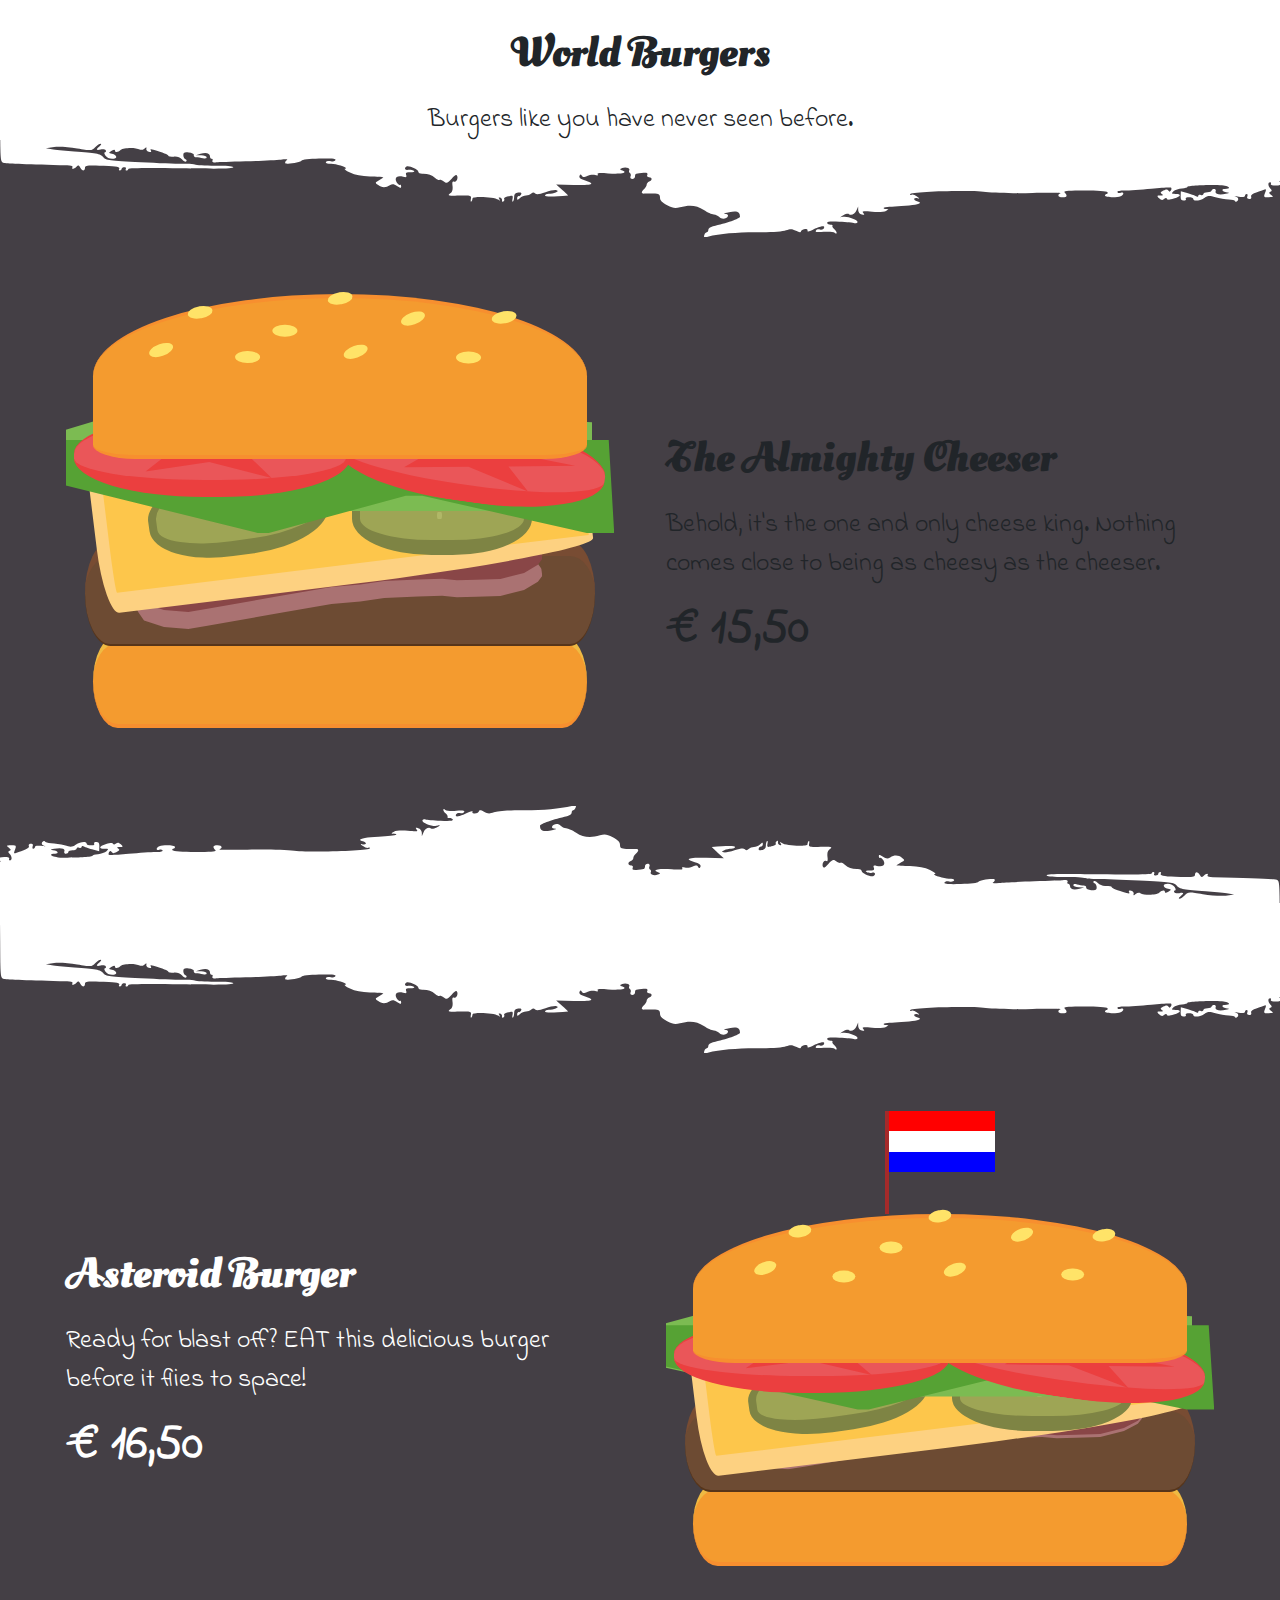
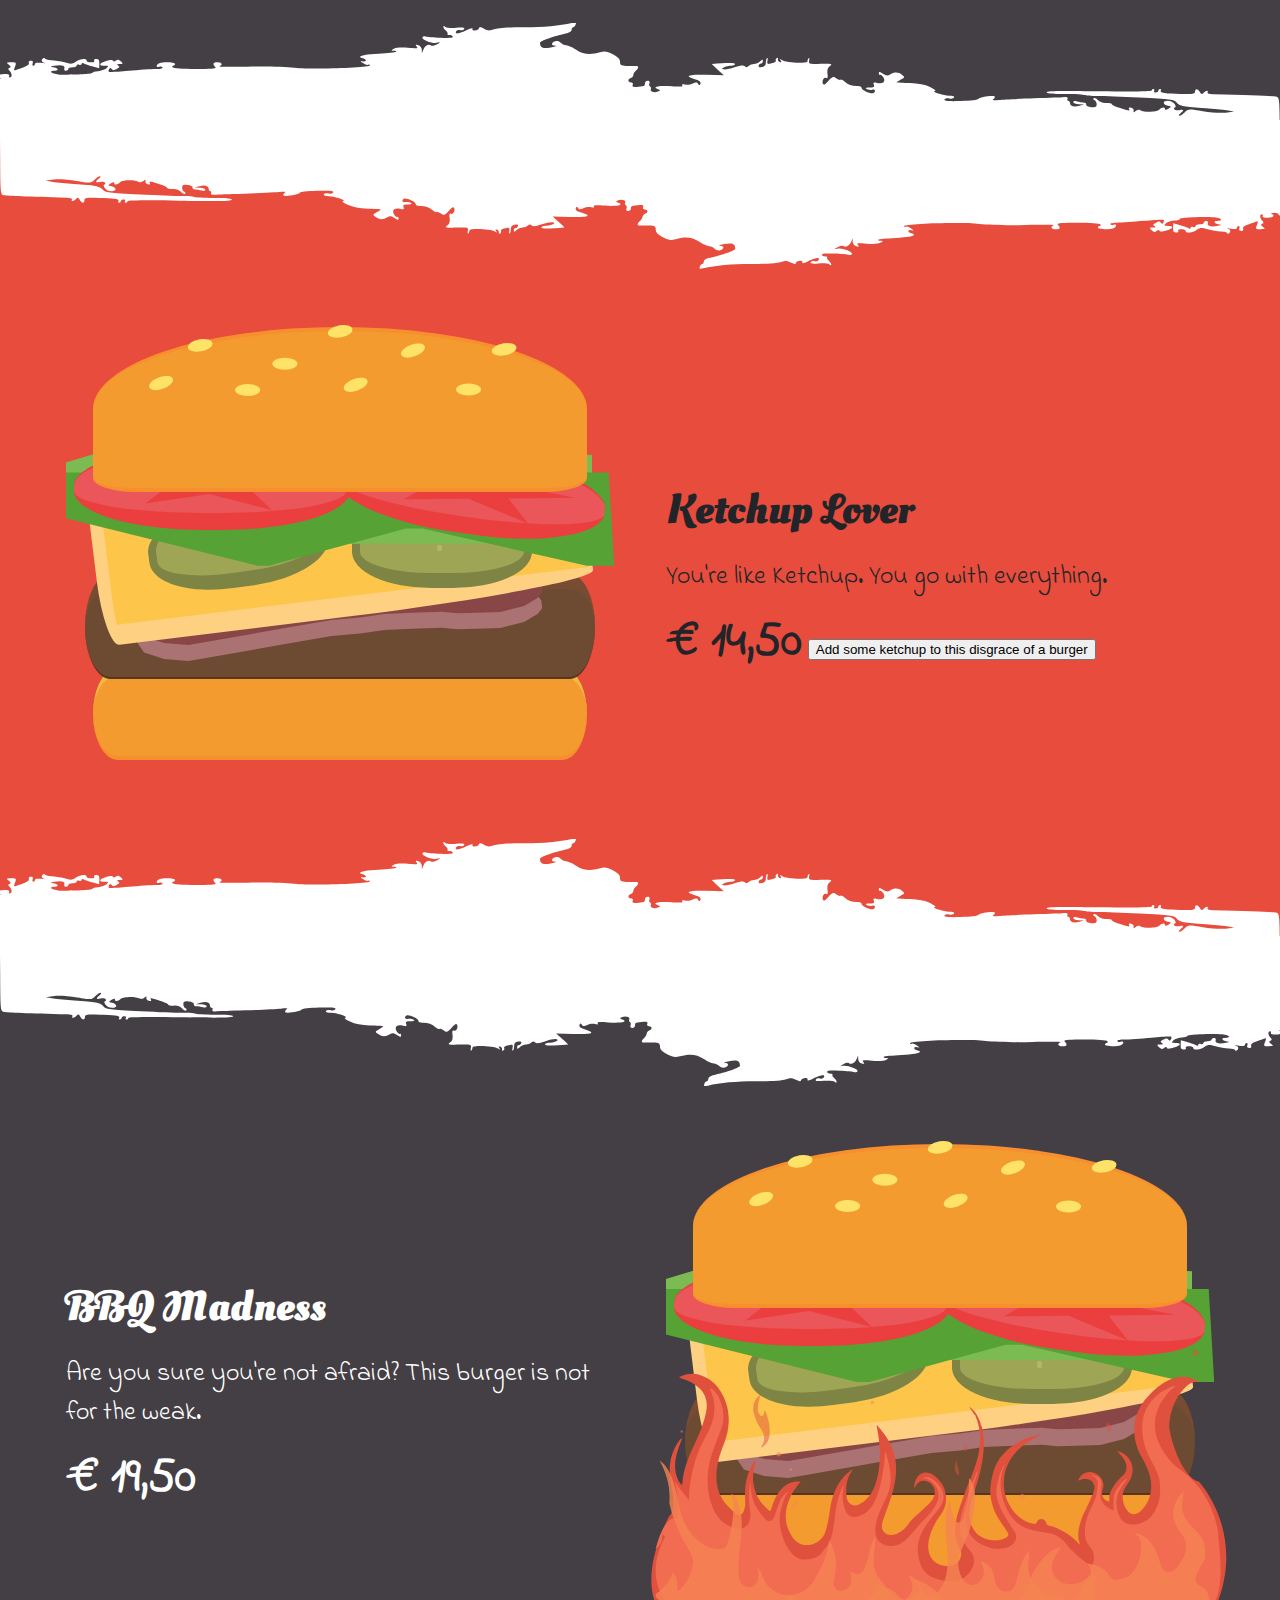
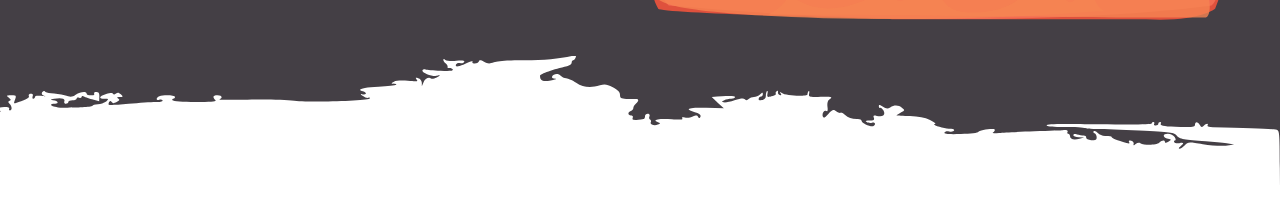
==== commit 30d099cf: "seeprate hamburger sections" ====
--- a/week2/index.html
+++ b/week2/index.html
@@ -1,12 +1,12 @@
 <!DOCTYPE html>
-<html>
+<html lang="eng">
 
 <head>
   <meta charset="utf-8">
   <meta name="viewport" content="width=device-width, initial-scale=1">
   <title>Week 2 - Responsive Restaurant Menu</title>
   <link rel="stylesheet" href="public/css/styles.css">
-  <link href="https://fonts.googleapis.com/css?family=Indie+Flower" rel="stylesheet">
+  <link href="https://fonts.googleapis.com/css?family=Oleo+Script+Swash+Caps:700|Pacifico|Indie+Flower" rel="stylesheet">
 </head>
 
 <body>
@@ -17,6 +17,105 @@
   </header>
 
   <main>
+
+    <section class="burger-section color-change-2x">
+      <div class="container">
+        <div class="burger cheeseburger">
+          <div class="burger-inner">
+            <div class="top-bun">
+              <div class="seeds"></div>
+              <div class="seeds"></div>
+              <div class="seeds"></div>
+            </div>
+            <div class="tomatos">
+              <div class="tomato-slice"></div>
+              <div class="tomato-slice"></div>
+              <span class="ingredient-name">Tomato</span>
+            </div>
+            <div class="lettuce">
+              <div class="lettuce-leaf"></div>
+              <div class="lettuce-leaf"></div>
+              <span class="ingredient-name">Lettuce</span>
+            </div>
+            <div class="pickles">
+              <div class="pickle">
+                <div class="pickle-seeds"></div>
+              </div>
+              <div class="pickle">
+                <div class="pickle-seeds"></div>
+              </div>
+              <span class="ingredient-name">Pickles</span>
+            </div>
+            <div class="cheese">
+              <span class="ingredient-name">Cheese</span>
+            </div>
+            <div class="bacon">
+              <div class="bacon-slice"></div>
+              <div class="bacon-slice"></div>
+              <div class="bacon-slice"></div>
+              <span class="ingredient-name">Bacon</span>
+            </div>
+            <div class="meat">
+              <span class="ingredient-name">Meat</span>
+            </div>
+            <div class="bottom-bun"></div>
+          </div>
+        </div>
+        <div class="burger-pricing">
+          <h1>The Almighty Cheeser</h1>
+          <p>Behold, it's the one and only cheese king. Nothing comes close to being as cheesy as the cheeser.</p>
+          <span class="price">&euro; 15,50</span>
+        </div>
+      </div>
+    </section>
+
+    <section class="burger-section">
+      <div class="container" dir="rtl">
+        <div class="burger asteroid-burger" dir="ltr">
+          <div class="burger-inner">
+            <div class="flag">
+              <div class="flag-line"></div>
+              <div class="flag-line"></div>
+              <div class="flag-line"></div>
+            </div>
+            <div class="top-bun">
+              <div class="seeds"></div>
+              <div class="seeds"></div>
+              <div class="seeds"></div>
+            </div>
+            <div class="tomatos">
+              <div class="tomato-slice"></div>
+              <div class="tomato-slice"></div>
+            </div>
+            <div class="lettuce">
+              <div class="lettuce-leaf"></div>
+              <div class="lettuce-leaf"></div>
+            </div>
+            <div class="pickles">
+              <div class="pickle">
+                <div class="pickle-seeds"></div>
+              </div>
+              <div class="pickle">
+                <div class="pickle-seeds"></div>
+              </div>
+            </div>
+            <div class="cheese"></div>
+            <div class="bacon">
+              <div class="bacon-slice"></div>
+              <div class="bacon-slice"></div>
+              <div class="bacon-slice"></div>
+            </div>
+            <div class="meat"></div>
+            <div class="bottom-bun"></div>
+          </div>
+        </div>
+        <div class="burger-pricing text-white" dir="ltr">
+          <h1>Asteroid Burger</h1>
+          <p>Ready for blast off? EAT this delicious burger before it flies to space!</p>
+          <span class="price">&euro; 16,50</span>
+        </div>
+      </div>
+    </section>
 
     <section class="burger-section">
       <div class="container">
@@ -53,81 +152,241 @@
             <div class="bottom-bun"></div>
           </div>
         </div>
+        <div class="burger-pricing">
+          <h1>Ketchup Lover</h1>
+          <p>You're like Ketchup. You go with everything.</p>
+          <span class="price">&euro; 14,50</span>
+          <button>Add some ketchup to this disgrace of a burger</button>
+        </div>
       </div>
     </section>
 
     <section class="burger-section">
-      <div class="container">
-        <div class="burger">
-          <div class="top-bun">
-            <div class="seeds"></div>
-            <div class="seeds"></div>
-            <div class="seeds"></div>
+      <div class="container" dir="rtl">
+        <div class="burger" dir="ltr">
+          <div class="burger-inner">
+            <div class="top-bun">
+              <div class="seeds"></div>
+              <div class="seeds"></div>
+              <div class="seeds"></div>
+            </div>
+            <div class="tomatos">
+              <div class="tomato-slice"></div>
+              <div class="tomato-slice"></div>
+            </div>
+            <div class="lettuce">
+              <div class="lettuce-leaf"></div>
+              <div class="lettuce-leaf"></div>
+            </div>
+            <div class="pickles">
+              <div class="pickle">
+                <div class="pickle-seeds"></div>
+              </div>
+              <div class="pickle">
+                <div class="pickle-seeds"></div>
+              </div>
+            </div>
+            <div class="cheese"></div>
+            <div class="bacon">
+              <div class="bacon-slice"></div>
+              <div class="bacon-slice"></div>
+              <div class="bacon-slice"></div>
+            </div>
+            <div class="meat"></div>
+            <div class="bottom-bun"></div>
+            <div class="mo-fire">
+
+                <svg version="1.1" id="Layer_1" xmlns="http://www.w3.org/2000/svg" xmlns:xlink="http://www.w3.org/1999/xlink" x="0px" y="0px"
+                     width="1016px" height="493px" viewBox="0 0 1016 493" enable-background="new 0 0 1016 493" xml:space="preserve">
+                <g>
+                    <path class="flame" fill-rule="evenodd" clip-rule="evenodd" fill="#F58553" d="M260.138,279.034c0.329,2.103,0.929,3.955,3.466,1.591
+                        c1.36-1.269,2.555-2.34,2.946-4.48c0.611-3.344,1.288-6.88,4.965-9.637C262.791,267.109,258.981,271.64,260.138,279.034z"/>
+                    <path class="flame one" fill-rule="evenodd" clip-rule="evenodd" fill="#F58553" d="M642.133,261.121c-0.602,1.805,2.854,4.751,5.137,4.486
+                        c2.775-0.322,5.049-1.429,4.986-4.831c-0.051-2.835-2.447-5.298-5.188-5.287C643.428,255.591,642.939,258.697,642.133,261.121z"/>
+                    <path class="flame two" fill-rule="evenodd" clip-rule="evenodd" fill="#F58553" d="M236.169,192.895c2.469-0.638,4.981-0.998,4.781-3.98
+                        c-0.117-1.744-0.676-3.642-3.098-3.758c-2.766-0.133-4.256,1.769-4.511,3.915C233.163,190.574,234.413,192.402,236.169,192.895z"/>
+                    <path class="flame" fill-rule="evenodd" clip-rule="evenodd" fill="#F58553" d="M394.363,104.625c2.114,0.205,3.56-0.855,3.625-2.719
+                        c0.057-1.631-1.206-2.715-3.106-2.809c-1.935-0.095-2.961,0.578-3.069,2.6C391.708,103.615,392.298,104.781,394.363,104.625z"/>
+                    <path class="flame one" fill-rule="evenodd" clip-rule="evenodd" fill="#F58553" d="M257.108,216.734c1.575,0.05,2.945-0.246,2.794-2.009
+                        c-0.133-1.558-1.21-2.582-2.89-2.516c-1.492,0.059-2.595,1.087-2.394,2.435C254.774,215.686,255.437,217.224,257.108,216.734z"/>
+                    <path class="flame two" fill-rule="evenodd" clip-rule="evenodd" fill="#F58553" d="M73.648,152.806c1.225,0.057,1.942-0.5,2.374-1.896
+                        c-0.912-0.418-0.55-1.965-2.227-2.114c-1.723-0.152-2.062,1.195-2.287,2.05C71.119,152.317,72.336,152.744,73.648,152.806z"/>
+                </g>
+                <g>
+                    <path class="flame one" fill-rule="evenodd" clip-rule="evenodd" fill="#DF513D" d="M217.934,126.101c-1.167-3.763-2.061-7.788-5.236-11.302
+                        c0.108,2.457-0.002,4.26-0.827,5.933c-0.684,1.387-0.368,3.43-2.745,3.684c-2.311,0.248-3.482-0.874-4.668-2.691
+                        c-3.922-6.005-2.688-12.452-1.678-18.786c0.745-4.666,2.17-9.221,3.387-14.22c-9.078,5.882-13.839,18.679-11.527,29.102
+                        c2.305,10.385,6.331,19.888,12.472,28.634c7.29,10.382,7.329,20.787,0.019,30.697c2.168,0.269,3.337-0.783,4.553-1.723
+                        c8.892-6.871,10.305-16.748,10.146-26.877C221.712,140.951,220.195,133.394,217.934,126.101z"/>
+                    <path class="flame one" fill-rule="evenodd" clip-rule="evenodd" fill="#DF513D" d="M537.457,199.138c-3.573,3.704-3.719,8.707-4.095,13.078
+                        c-0.443,5.159,2.751,9.729,6.305,13.933c1.678-4.575,1.526-8.778-0.152-13.235C537.881,208.579,536.785,203.986,537.457,199.138z"
+                        />
+                    <path class="flame two" fill-rule="evenodd" clip-rule="evenodd" fill="#DF513D" d="M790.553,136.011c-1.086-0.688-1.059,0.386-1.111,0.802
+                        c-0.26,2.063-1.121,4.191,0.15,6.185c2.043,3.204,3.762,6.5,3.252,11.266c3.506-3.165,4.613-6.646,4.301-10.125
+                        C796.799,140.311,793.68,137.989,790.553,136.011z"/>
+                    <path class="flame one" fill-rule="evenodd" clip-rule="evenodd" fill="#DF513D" d="M939.061,13.063c-2.963-0.039-4.814,2.08-4.898,5.601
+                        c-0.365,3.134,2.238,3.978,4.217,4.556c2.504,0.733,5.953-2.514,5.951-5.005C944.33,15.513,941.861,13.101,939.061,13.063z"/>
+                    <path class="flame" fill-rule="evenodd" clip-rule="evenodd" fill="#DF513D" d="M553.012,173.176c-5.986,4.961-6.033,6.817-1.004,11.31
+                        C555.391,181.12,551.922,177.398,553.012,173.176z"/>
+                </g>
+                <path class="flame-main one" fill-rule="evenodd" clip-rule="evenodd" fill="#DF513D" d="M855.631,466.945C944.262,471.891,972,449.18,972,449.18
+                    C1027,321.359,944.33,235,944.33,235c-25.416-5.286-45.699-63.5-49.117-88.546c-1.01-7.383,0.025-15.348,1.727-22.938
+                    c4.066-18.146,11.555-34.489,25.205-47.463c6.234-5.924,13.301-10.446,23.752-8.588c-14.379-8.771-28.559-10.971-43.646-6.452
+                    c-13.455,4.031-24.506,11.925-34.635,21.463c-10.742,10.116-19.926,21.219-25.68,34.991c-2.672,6.39-4.943,12.996-5.521,19.735
+                    c-0.764,8.926-0.973,18.003,0.777,26.961c1.719,8.808,4.424,17.371,8.691,25.153c5.264,9.596,10.76,18.952,14.289,29.435
+                    c3.588,10.658,5.154,21.481,3.627,32.481c-1.809,13.028-7.438,24.381-17.133,33.622c-7.992,7.619-16.848,7.064-23.23-1.906
+                    c-2.838-3.988-4.801-8.185-5.996-13.175c-2.541-10.627-1.035-20.107,5.604-28.506c7.814-9.888,11.92-20.496,9.221-33.241
+                    c-2.605-12.3-14.936-23.608-25.422-24.022c4.357,3.514,10.586,11.164,13.289,16.328c4.455,8.511,3.699,18.335-3.877,25.045
+                    c-5.648,5.003-10.664,10.654-14.902,17.021c-3.209,4.823-6.195,9.681-7.303,15.373c-0.564,2.904-0.221,5.978-0.387,8.969
+                    c-0.057,1.005,0.322,2.667-1.828,1.731c-5.561-2.418-9.982-6.14-10.158-14.216c-0.094-4.266,2.254-7.965,2.404-12.128
+                    c0.379-10.409-8.141-20.954-19.229-22.816c-10.182-1.711-18.287,2.746-23.861,14.147c2.469-0.808,4.727-1.556,6.992-2.286
+                    c2.447-0.789,4.965-0.24,7.432-0.234c7.539,0.02,14.816,8.159,13.32,16.086c-1.266,6.717-4.697,12.408-7.08,18.555
+                    c-4.266,10.991-10.574,21.106-14.582,32.256c-4.201,11.694-7.123,23.498-4.744,36.104c0.408,2.16,2.133,4.087,1.367,7.061
+                    c-7.738-8.408-16.045-15.436-25.604-20.918c-8.41-4.82-17.121-8.909-26.645-10.926c-2.17-0.459-3.08-1.602-3.496-3.445
+                    c-0.963-4.267-3.477-7.051-7.836-7.607c-4.699-0.601-7.273,2.641-9.066,6.234c-1.064,2.138-2.082,2.248-4.195,1.928
+                    c-15.563-2.355-27.02-11.037-35.943-23.396c-11.643-16.123-16.396-34.125-14.266-54.008c1.791-16.705,8.824-30.894,19.84-43.279
+                    c11.209-12.603,25.119-21.442,40.432-28.448c-0.35-0.178-0.529-0.323-0.73-0.361c-0.254-0.047-0.531-0.042-0.787,0.002
+                    c-19.779,3.385-45.439,14.517-59.5,31.411c-0.166,0.201-0.363,0.377-0.549,0.564c-4.191,4.213-7.574,9.034-10.373,14.242
+                    c-5.674,10.557-8.674,21.895-10.453,33.734c-1.299,8.649-1.73,17.34-0.422,25.789c1.697,10.957,5.266,21.479,10.924,31.289
+                    c5.309,9.2,11.873,17.521,17.426,26.535c2.143,3.479,1.92,6.092-1.285,8.326c-1.924,1.344-4.066,2.461-6.248,3.335
+                    c-6.979,2.798-14.191,2.927-21.504,1.562c-15.086-2.816-26.398-10.412-31.984-25.242c-4.852-12.872-3.498-25.889-0.332-38.765
+                    c3.709-15.087,9.834-29.463,13.641-44.539c3.434-13.596,6.252-27.32,7.219-41.325c0.73-10.567,0.684-21.164-0.883-31.693
+                    c-1.055-4.138-0.746-8.691-3.738-12.236c0.002,0,0.003,0.001,0.004,0.002c-0.072-4.321-2.307-7.884-4.096-11.609
+                    c-3.334-8.141-8.697-14.584-16.004-19.415c2.986,4.352,6.135,8.549,8.773,13.114c0.365,0.634,0.885,2.142,2.361,1.377
+                    c-0.141,4.219,3.092,7.335,3.691,11.312c-0.203,0.471-0.24,0.865,0.434,0.926c0,0-0.039,0.088-0.039,0.089
+                    c1.229,7.339,3.654,14.469,3.854,21.993c0.277,7.069-0.301,14.054-1.268,21.083c-1.262,9.162-3.033,18.159-5.955,26.918
+                    c-2.639,7.904-5.814,15.605-8.836,23.359c-3.461,8.881-7.283,17.65-10.363,26.707c-4.963,14.591-10.781,28.851-14.065,44.032
+                    c-3.851,17.809-2.452,34.576,6.944,50.396c0.892,1.5,1.322,3.014,1.411,4.791c0.607,12.178-6.601,21.589-20.336,22.445
+                    c-16.567,1.032-29.487-7.037-33.707-22.111c-2.169-7.747-1.702-15.574-0.003-23.352c3.305-15.127,10.624-28.352,19.604-40.729
+                    c4.995-6.886,8.435-14.472,9.014-22.863c1.204-17.457-5.281-31.88-19.167-42.561c-5.162-3.97-11.1-6.564-18.131-5.406
+                    c-11.898,1.959-15.779,14.669-16.513,26.118c1.964-2.698,3.785-5.37,5.781-7.906c3.604-4.581,8.707-5.385,13.817-4.151
+                    c13.203,3.188,19.3,17.235,12.706,28.876c-2.606,4.6-5.966,8.563-10.19,11.975c-5.143,4.15-9.367,9.452-14.577,13.502
+                    c-5.938,4.618-11.283,9.875-15.389,15.926c-5.288,7.796-11.634,13.953-20.057,17.894c-7.237,3.384-17.27,4.203-22.724-2.331
+                    c-4.678-5.603-4.442-12.041-2.223-18.393c6.571-18.801,14.331-37.188,18.802-56.705c2.512-10.964,3.926-22.005,3.771-33.219
+                    c-0.293-21.134-7.547-39.917-19.95-56.795c-3.735-5.083-7.982-9.791-12.397-15.161c-0.441,3.125,0.279,5.327,0.699,7.361
+                    c2.643,12.804,3.729,25.771,4.406,38.768c0.407,7.829-0.424,15.631-1.206,23.472c-1.115,11.184-3.351,21.955-7.212,32.455
+                    c-2.723,7.409-6.812,14.064-11.788,20.079c-4.364,5.276-9.939,9.478-16.148,12.21c-8.284,3.646-17.829-2.003-19.39-11.826
+                    c-2.665-16.773-0.41-32.809,9.74-47.062c-0.963-0.419-1.715,0.063-2.629,0.779c-7.514,5.889-14.286,12.32-19.609,20.456
+                    c-9.272,14.171-13.619,29.941-15.935,46.323c-1.771,12.528-3.694,24.94-7.695,36.989c-4.727,14.237-21.139,24.276-35.978,21.826
+                    c-9.413-1.554-15.849-7.425-20.69-15.005c-14.236-22.295-12.316-45.057-1.232-67.882c4.195-8.637,10.013-16.207,16.315-23.659
+                    c-12.587-1.713-22.69,2.739-31.15,11.041c-10.202,10.013-14.693,23.224-18.941,36.383c-0.987,3.055-1.763,2.217-3.276,1.01
+                    c-13.538-10.804-22.13-24.641-25.489-41.673c-0.5-3.099-0.999-6.198-1.498-9.298c0.1-11.729,1.626-23.235,5.648-34.413
+                    c-1.005,1.916-2.907,2.779-4.039,4.46c-13.677,20.313-16.274,43.052-14.618,66.643c0.372,5.296-0.561,10.181-2.291,14.941
+                    c-2.936,8.075-8.172,9.575-14.724,4.1c-4.525-3.783-8.732-8.006-12.714-12.367c-11.834-12.958-18.152-28.218-18.812-45.852
+                    c-0.748-19.978,4.404-38.725,11.956-56.868c8.639-20.756,11.392-41.894,6.258-63.94c-2.858-12.27-8.542-23.307-15.923-33.204
+                    c-3.85-5.163-8.923-9.78-14.618-13.434c-16.292-10.449-32.993-13.009-50.84-3.433c1.47,1.12,2.801,1.62,4.334,2.034
+                    c12.039,3.249,22.931,8.94,31.515,17.937c10.389,10.89,12.899,24.402,9.939,38.878c-2.776,13.572-7.482,26.616-12.908,39.293
+                    c-7.716,18.031-16.924,35.417-22.425,54.384c-2.498,8.614-4.16,17.295-4.617,26.232c-0.038,0.737-0.09,1.806-0.548,2.121
+                    c-1.022,0.704-1.664-0.424-2.182-1.073c-2.667-3.337-4.792-6.98-6.257-11.027c-5.234-14.466-3.651-28.882,0.609-43.142
+                    c2.264-7.577,5.338-14.913,8.438-23.433c-4.936,3.301-7.244,7.463-9.685,11.352c-11.064,17.624-13.31,37.145-10.991,57.244
+                    c1.626,14.097,6.347,27.808,5.391,42.253c-0.504,7.608-0.817,15.015-6.939,21.076c0,0-52.749,96.413-18.563,155.781
+                    c4.75,8.249,402.17,17.768,402.17,17.768c2.102,0,4.204-0.062,6.304-0.094c8.706-0.004,17.41-0.01,26.113-0.015
+                    c1.494-0.006,2.987-0.012,4.481-0.017c3.332-1.905,5.942-4.229,7.982-6.894c-2.039,2.664-4.65,4.988-7.981,6.894
+                    c6.079,0.004,12.159,0.008,18.237,0.011c1.445,0.039,2.889,0.113,4.333,0.114c74.932,0.005,149.866,0.012,224.799-0.001
+                    c27.342-0.005,54.686-0.057,82.025-0.088c16.762-0.006,53.166,0.087,54.609,0.087 M824.752,226.698c0,0.001,0.001,0.002,0.002,0.002
+                    c-0.02,0.195-0.037,0.39-0.055,0.584C824.717,227.09,824.734,226.894,824.752,226.698z M574.146,136.221
+                    c1.001,0.838,1.496,2.265,2.499,3.105C575.644,138.489,575.148,137.061,574.146,136.221z M47.543,347.683L47.543,347.683
+                    l0.125,0.123C47.618,347.757,47.542,347.682,47.543,347.683z"/>
+                <path class="flame-main two" fill="#F26C52" d="M976.667,324.592c1.229,3.776,2.013,7.837,2.314,12.227c0,0,0.169-78.337-70.811-125.496
+                    c-12.488-10.562-22.174-23.317-29.328-37.979c-5.111-10.474-8.277-21.568-8.316-33.246c-0.061-17.212,5.729-32.611,15.887-46.398
+                    c4.676-6.347,9.795-12.306,16.17-17.068c0.813-0.606,1.436-1.467,2.709-2.8c-6.471,0.968-11.582,3.497-16.594,6.001
+                    c-12.121,6.057-21.768,15.038-29.004,26.446c-6.633,10.455-9.918,22.096-10.471,34.407c-0.984,21.887,5.711,41.839,15.961,60.806
+                    c5.223,9.667,11.035,19.048,12.852,30.185c3.426,20.996,1.273,40.842-11.291,58.79c-8.707,12.435-26.303,19.606-40.416,16.137
+                    c-9.441-2.322-14.35-9.342-17.363-17.764c-5.699-15.928-4.258-31.144,5.617-45.238c3.137-4.479,6.176-9.028,9.457-13.835
+                    c-4.576,1.163-16.156,14.673-20.363,23.321c-4.803,9.866-1.631,20.479-2.895,30.676c-10.527-3.265-23.447-14.418-21.99-27.205
+                    c0.559-4.914,0.131-9.867,1.447-14.806c1.6-5.992-1.145-11.556-6.531-14.658c-3.473-2.001-7.193-3.389-11.336-3.133
+                    c2.994,1.594,6.342,2.346,8.82,4.939c1.842,1.928,2.898,4.032,2.977,6.617c0.418,13.832-1.627,26.889-8.738,39.294
+                    c-8.867,15.469-13.41,32.414-12.527,50.462c0.334,6.838,2.555,13.077,7.289,18.236c8.326,9.069,9.984,20.421,5.266,31.396
+                    c-0.754,1.757-1.402,3.433-3.953,1.573c-11.662-8.503-23.174-17.189-33.09-27.736c-4.387-4.665-8.094-9.967-12.469-14.646
+                    c-8.01-8.57-18.422-11.793-29.779-13.402c-16.861-2.39-33.697-5.066-47.652-16.334c-9.074-7.328-15.014-16.762-19.492-27.226
+                    c-5.621-13.131-8.916-26.752-8.33-41.222c0.371-9.153,2.295-17.872,5.559-26.362c0.221-0.573,0.424-1.153,0.846-2.309
+                    c-2.08,0.743-2.357,2.227-2.844,3.376c-4.656,11.01-8.379,22.354-10.244,34.152c-1.172,7.397-0.301,14.827,1.813,22.155
+                    c3.832,13.296,10.604,25.058,18.066,36.521c3.5,5.377,7.021,10.748,10.359,16.227c5.326,8.736,2.068,19.219-7.029,24.131
+                    c-8.594,4.64-17.66,5.329-27.082,4.19c-0.625-0.076-1.277,0.081-1.918,0.13l-1.695-0.031c-4.563-1.718-9.17-3.33-13.684-5.174
+                    c-18.088-7.387-30.508-23.889-30.627-44.457c-0.076-12.859,3.195-24.85,6.871-36.87c3.832-12.531,7.818-25.016,11.65-37.546
+                    c0.715-2.342,1.018-4.81,0.652-7.516c-1.91,4.821-3.895,9.615-5.719,14.47c-5.123,13.62-10.459,27.169-15.178,40.93
+                    c-4.24,12.366-8.473,24.877-8.307,38.179c0.162,12.924,4.285,24.588,11.971,35.119c3.307,4.531,7.906,8.158,9.961,13.563
+                    c3.859,10.151,1.246,19.344-4.648,27.839c-10.016,14.438-24.234,17.849-40.832,15.78c-7.385-0.92-14.406-2.816-21.246-5.422
+                    c-13.549-5.159-20.191-16.348-23.844-29.433c-5.659-20.297-1.638-39.06,9.969-56.494c7.352-11.042,16.057-20.996,24.254-31.362
+                    c10.086-12.758,9.057-28.586-2.361-40.235c-5.086-5.189-10.006-10.389-17.781-11.482c-3.191-0.448-6.057-0.333-8.852,1.574
+                    c6.895-0.15,12.607,2.547,17.379,7.047c11.996,11.316,13.275,24.909,4.355,39.414c-4.842,7.876-10.643,15.015-17.059,21.489
+                    c-9.441,9.529-17.724,20.023-26.696,29.926c-7.03,7.757-15.354,14.125-26.103,15.848c-13.623,2.184-29.494-4.447-30.713-21.896
+                    c-0.891-12.764,2.373-24.592,7.247-36.053c4.003-9.414,8.815-18.479,12.995-27.823c5.777-12.917,6.504-26.398,4.506-40.307
+                    c-1.439-10.016-4.09-19.696-6.574-29.444c-0.232-0.908-0.518-1.76-1.363-2.299c-1.287,0.388-0.861,1.473-0.895,2.303
+                    c-0.65,16.369-3.062,32.494-6.676,48.451c-2.785,12.297-6.24,24.348-12.229,35.561c-6.266,11.733-15.305,19.604-28.64,22.453
+                    c-9.214,1.968-15.219-2.511-18.5-9.665c-5.24-11.428-6.019-23.727-4.448-36.16c0.309-2.44,0.587-4.884,1.013-8.444
+                    c-3.861,7.471-6.259,14.328-8.441,21.26c-4.343,13.795-5.548,28.134-7.463,42.374c-1.608,11.957-3.538,23.914-8.479,35.022
+                    l-15.857,20.554c-7.382,5.247-16.351,7.71-26.848,7.29c-8.636-0.345-15.731-4.848-21.172-11.485
+                    c-11.316-13.803-16.834-30.063-19.095-47.496c-1.957-15.088,2.089-29.289,7.337-43.214c1.781-4.724,4.593-8.914,7.143-13.301
+                    c-6.168,4.492-11.489,9.746-14.327,16.926c-3.176,8.032-5.8,16.283-8.966,24.32c-1.615,4.101-3.291,8.944-8.447,9.479
+                    c-4.833,0.5-7.611-3.513-10.353-6.885c-4.711-5.799-9.38-11.66-13.003-18.207c-5.151-9.312-7.396-19.474-8.453-30.011
+                    c-0.391-3.899-0.656-7.797-1.01-11.71c-2.149,14.851-3.22,29.688-0.711,44.639c0.993,5.913,1.636,11.873,0.565,17.956
+                    c-2.594,14.728-14.194,19.696-27.364,15.702c-17.352-5.263-28.268-17.412-35.249-33.595c-7.923-18.365-10.003-37.727-8.615-57.398
+                    c1.024-14.504,5.077-28.423,9.827-42.23c4.295-12.483,9.772-24.487,13.912-37.012c5.05-15.277,2.599-29.875-3.141-44.386
+                    c-2.809-7.1-6.498-13.438-12.36-18.428c-1.311-1.115-2.546-2.211-4.886-2.353c1.798,5.031,3.791,9.689,5.134,14.529
+                    c5.293,19.076,2.46,37.394-5.948,54.979c-4.234,8.854-9.156,17.38-13.41,26.226c-9.552,19.863-15.102,40.924-18.531,62.641
+                    c-1.506,9.536-2.45,19.081-2.274,29.927c-8.867-10.378-16.602-20.101-23.522-30.626c1.123,6.077,2.47,12.124,3.324,18.239
+                    c2.06,14.749,4.544,29.489,1.258,44.428c0,0-16.868-12.046-33.307,36.978c-1.356,4.042-2.709,8.499-4.049,13.412
+                    c7.755-5.54,11.074-12.951,11.394-22.115c0.022-0.625,0.141-1.246,0.313-2.696c1.795,1.347,3.208,2.806,4.3,4.374
+                    C6.589,401.313,52,444,52,444c156.805,14.154,296.961,20.449,417.648,22.161c1.765,0.024,3.536,0.051,5.292,0.074
+                    c148.598,1.953,267.32-3.039,350.782-8.784c1.064-0.073,2.109-0.146,3.162-0.221C918.027,451.008,966,444,966,444
+                    C987.153,425.667,981.715,361.088,976.667,324.592z"/>
+                <path class="flame-main three" opacity="0.8" fill-rule="evenodd" clip-rule="evenodd" fill="#F58553" d="M771.154,453.647c4.645,0,9.287-0.143,13.924-0.219
+                    c-25.818-16.325-17.105-41.962-15.551-65.757c-3.521,0.37-4.951,3.345-7.004,5.331c-9.867,9.548-14.1,23.04-21.363,34.415
+                    c-9.449,14.788-17.018,14.925-25.93-0.033c-2.594-4.349-4.225-4.217-7.916-1.868c-10.408,6.618-19.42,5.279-28.299-3.677
+                    c-6.129-6.184-10.113-14.14-15.355-21.021c-4.699-6.163-5.984-12.75-6.344-20.355c-0.447-9.584,2.104-18.817,1.871-28.303h-0.004
+                    c-7.65,5.511-10.27,14.52-13.883,22.757c-4.41,10.053-5.74,21.149-9.033,31.565c-2.633,8.33-7.711,14.427-17.234,13.855
+                    c-7.832-0.471-14.918-6.768-17.174-15.797c-0.881-3.54-1.301-7.207-1.984-10.808c-2.359-12.411-11.273-21.867-23.324-24.362
+                    c1.521,3.162,3.078,5.966,4.262,8.938c4.434,11.113-0.098,23.483-10.412,28.778c-9.416,4.826-20.078,0.569-25.262-10.763
+                    c-6.271-13.727-8.491-27.745-2.084-42.451c7.385-16.953,15.694-33.557,19.432-52.057c3.805-18.83,8.199-37.641,3.057-56.968
+                    c-1.508-5.663-3.047-11.502-8.219-15.116c0.531,22.308-1.311,43.79-8.566,64.439c-1.611,4.588-3.866,9.898-9.258,9.653
+                    c-5.247-0.24-7.363-5.582-8.916-10.199c-2.825-8.413-3.985-17.262-5.019-26.269c-4.696,8.833-7.067,18.028-7.695,27.979
+                    c-1.67,26.497,4.661,52.582,3.425,78.977c-0.796,17.018-4.039,33.424-16.239,46.251c-5.652,5.94-12.339,8.128-19.831,6.946
+                    c-6.515-1.03-4.905-8.176-6.835-12.499c-4.691-10.52-11.012-18.682-21.919-21.827c0.271,2.51,1.212,4.334,2.184,6.135
+                    c6.913,12.791,3.335,26.492-9.141,34.971c-7.763,5.282-16.252,2.058-24.763-9.902c-6.272-8.814-11.438-18.625-18.38-26.764
+                    c-9.283-10.887-10.386-22.944-9.229-36.673c0.895-10.597,2.159-21.221,3.135-32.339c-2.998,1.271-3.42,3.53-4.264,5.351
+                    c-5.396,11.639-6.326,24.707-10.429,36.752c-2.34,6.871-4.194,14.084-10.652,18.427c-5.743,3.861-10.957-0.137-17.543-1.849
+                    c1.996,5.225,1.941,9.44,1.948,13.668c0.009,7.597-3.437,12.981-9.719,16.052c-5.165,2.525-10.896,3.367-15.631-0.757
+                    c-5.439-4.732-5.102-11.494-3.413-17.886c2.614-9.902,3.342-19.96,2.588-30.076c-0.898-12.045-4.308-23.276-11.323-35.221
+                    c-1.936,26.202-12.987,46.158-23.798,66.063c-7.771,14.31-20.111,22.571-35.3,26.102c-22.3,5.179-45.063-7.87-52.903-30.214
+                    c-1.833-5.219-3.105-10.955-10.035-15.357c3.337,6.592,2.699,11.838,2.615,16.988c-0.199,12.348-11.01,19.681-21.815,14.888
+                    c-9.322-4.138-10.708-13.066-11.149-22.081c-1.051-21.541,2.433-42.76,4.431-64.095c1.699-18.137,1.618-36.25-5.224-53.447
+                    c-2.413-6.063-4.379-12.723-11.311-16.911c1.208,6.781,2.867,12.603,3.185,18.511c1.202,22.357-3.821,43.814-9.484,65.079
+                    c-1.724,6.481-6.069,9.843-12.894,10.153c-19.101,0.858-33.916-9.88-45.649-22.92c-12.052-13.398-19.873-30.782-23.049-49.766
+                    c-2.322-13.875-5.463-27.539-10.073-40.819c-6.375-18.363-12.479-28.436-23.091-35.713c12.643,22.768,18.38,45.825,16.469,70.755
+                    c-0.113,1.458,0.528,2.991,0.863,4.478c6.375,28.472,19.533,53.678,33.731,78.371c4.063,7.069,6.331,14.761,4.842,22.824
+                    c-3.339,18.082-11.792,33.119-25.715,44.48c-0.109,0.245-0.177,0.536-0.345,0.72c-0.098,0.107-0.362,0.044-0.551,0.057
+                    c0.301-0.259,0.602-0.52,0.902-0.776c0.272-11.404,0.781-22.873-7.828-32.517c-3.199,11.496-7.804,18.17-22.956,32.627
+                    c0,0-20.409,7.137,13.348,20.188C104.064,462.01,446.695,479.899,771.154,453.647z"/>
+                <path class="flame-main three" opacity="0.8" fill-rule="evenodd" clip-rule="evenodd" fill="#F58553" d="M956.425,464.105
+                    c-283.913,0.026-436.816-4.843-720.731-4.854c-5.471,0-10.94-0.17-16.414-0.259c17.521-8.644,29.516-19.407,35.464-33.646
+                    c3.527,1.396,5.092,3.325,7.317,4.926c35.38,25.433,78.727,21.837,116.905,6.063c14.958-6.18,25.563-14.081,20.298-26.71
+                    c18.336,1.768,30.708,6.852,38.003,16.78c6.811,9.263,17.117,9.926,28.419,2.379c5.181-3.462,7.175-7.52,7.832-12.224
+                    c0.825-5.903-5.177-10.447-8.612-16.018c8.262,0.587,12.618,3.027,17.026,5.416c14.347,7.771,24.313,17.255,30.903,28.102
+                    c6.558,10.787,18.213,18.85,37.52,20.972c41.72,4.582,96.563-11.861,105.411-41.25c5.203-17.268,12.443-34.365,27.301-49.779
+                    c6.971-7.235,13.938-14.741,30.017-19.136c-3.498,5.18-6.355,8.919-8.574,12.789c-7.594,13.236-11.873,26.498-0.401,39.853
+                    c10.145,11.811,28.792,13.81,45.402,4.956c15.291-8.153,17.729-17.783,6.95-29.903c21.625,3.47,31.868,10.7,37.656,20.952
+                    c4.237,7.505,10.585,8.833,22.368,4.999c11.688-3.803,17.802-10.277,21.734-17.517c6.505-11.979,9.623-24.293,9.09-36.918
+                    c-0.286-6.807-0.097-13.664-8.294-19.234c-0.917-1.19-1.835-2.38-2.734-3.569c25.02,6.119,30.716,20.096,37.163,33.489
+                    c3.832,7.955,5.298,16.313,8.674,24.361c1.394,3.321,3.512,7.423,10.355,8.059c6.925,0.642,11.047-2.916,13.649-5.935
+                    c18.472-21.417,25.072-43.195,3.656-65.466c-13.239-22.289-10.814-43.785,9.086-64.394l-0.168-0.118
+                    c0.767,11.759-5.291,23.314-0.978,35.305c3.61,10.039,9.313,19.199,18.593,27.751c7.567,6.975,13.455,14.467,16.165,22.727
+                    c0.994,3.797,1.986,7.59,2.982,11.382c-0.127,5.22-0.251,10.438-0.38,15.66c-5.04,9.903-10.8,19.7-14.889,29.741
+                    c-3.156,7.76,0.219,14.943,12.113,19.614C963.82,417.971,967.399,461.364,956.425,464.105z"/>
+                </svg>
+                
+                
+                </div>
           </div>
-          <div class="tomatos">
-            <div class="tomato-slice"></div>
-            <div class="tomato-slice"></div>
-          </div>
-          <div class="lettuce">
-            <div class="lettuce-leaf"></div>
-            <div class="lettuce-leaf"></div>
-          </div>
-          <div class="pickles">
-            <div class="pickle">
-              <div class="pickle-seeds"></div>
-            </div>
-            <div class="pickle">
-              <div class="pickle-seeds"></div>
-            </div>
-          </div>
-          <div class="cheese"></div>
-          <div class="bacon">
-            <div class="bacon-slice"></div>
-            <div class="bacon-slice"></div>
-            <div class="bacon-slice"></div>
-          </div>
-          <div class="meat"></div>
-          <div class="bottom-bun"></div>
+        </div>
+        <div class="burger-pricing text-white" dir="ltr">
+          <h1>BBQ Madness</h1>
+          <p>Are you sure you're not afraid? This burger is not for the weak.</p>
+          <span class="price">&euro; 19,50</span>
         </div>
       </div>
     </section>
 
-    <section class="burger-section">
-      <div class="container">
-        <div class="burger">
-          <div class="top-bun">
-            <div class="seeds"></div>
-            <div class="seeds"></div>
-            <div class="seeds"></div>
-          </div>
-          <div class="tomatos">
-            <div class="tomato-slice"></div>
-            <div class="tomato-slice"></div>
-          </div>
-          <div class="lettuce">
-            <div class="lettuce-leaf"></div>
-            <div class="lettuce-leaf"></div>
-          </div>
-          <div class="pickles">
-            <div class="pickle">
-              <div class="pickle-seeds"></div>
-            </div>
-            <div class="pickle">
-              <div class="pickle-seeds"></div>
-            </div>
-          </div>
-          <div class="cheese"></div>
-          <div class="bacon">
-            <div class="bacon-slice"></div>
-            <div class="bacon-slice"></div>
-            <div class="bacon-slice"></div>
-          </div>
-          <div class="meat"></div>
-          <div class="bottom-bun"></div>
-        </div>
-      </div>
-    </section>
-
   </main>
 
 </body>
--- a/week2/public/css/styles.css
+++ b/week2/public/css/styles.css
@@ -9,10 +9,19 @@
 *      1. Custom properties     *
 *********************************/
 :root {
+  /* colors */
  --white: #fff;
  --light-gray: #f2f2f2;
  --black: #212529;
  --brown: #a0522d;
+ --red: #ff0000;
+ --border-radius: 5px;
+
+ /* Fonts */
+ --font-nt-sans: "Nunito sans", Roboto, "Helvetica Neue", Calibri;
+ --font-indie-flower: 'Indie Flower', Roboto, "Helvetica Neue", Calibri;
+ --font-pacifio: 'Pacifico', Roboto, "Helvetica Neue", Calibri;
+ --font-oleo-script-swash-caps: 'Oleo Script Swash Caps', Roboto, "Helvetica Neue", Calibri;
 }
 
 /********************************
@@ -20,18 +29,17 @@
 *********************************/
 *,
 *::before,
-*::after { box-sizing: border-box; }
-
-html { font-size: 16px; }
+*::after {box-sizing: border-box;}
+
+html {font-size: 16px;}
 
 body {
   margin: 0;
-  font-family: 'Indie Flower', "Nunito sans", Roboto, "Helvetica Neue", Calibri;
-  font-size: 1rem;
-  line-height: 1.5;
+  font-family: var(--font-indie-flower);
+  font-size: calc(16px + (24 - 16) * ((100vw - 300px) / (1100 - 300)));
+  line-height: calc(1.5em + (1.5 - 1.2) * ((100vw - 300px)/(1100 - 300)));
   color: var(--black);
-  background-color: var(--brown);
-  /* background-image: url('../images/bg-pattern.png'); */
+  background-color: var(--white);
 }
 
 ul {
@@ -44,16 +52,17 @@
 *        3. Typography          *
 *********************************/
 h1, h2, h3, h4, h5, h6 {
+  font-family: var(--font-oleo-script-swash-caps);
+  margin-top: 1em;
+  margin-bottom: 0.5em;
+  line-height: 1.3em;
+}
+
+h1 {font-size: calc(28px + (46 - 28) * ((100vw - 300px) / (1600 - 300)));}
+
+p {
   margin-top: 0;
-  margin-bottom: 0.5rem;
-}
-
-h1 { font-size: 4rem; }
-
-p {
-  font-size: 1.5em;
-  margin-top: 0;
-  margin-bottom: 1rem;
+  margin-bottom: 1em;
 }
 
 a { 
@@ -72,28 +81,40 @@
 *         4. Top Header         *
 *********************************/
 .header {
-  padding: 1em 0.5em;
+  padding: 1em 0.5em 0 0.5em;
   background-color: var(--white);
   text-align: center;
-}
+  position: relative;
+  z-index: 20;
+}
+
+.header h1 {margin-top: 0;}
+.header p {margin-bottom: 0;}
 
 /********************************
 *         5. Containers         *
 *********************************/
 .container { 
-  max-width: 800px; 
+  max-width: 1200px; 
   margin: auto;
-  padding: 8em 1em;
+  padding: 8em 0;
   display: flex;
+  flex-wrap: wrap;
   align-items: center;
 }
 
+.container > div { 
+  flex: 1 0 12em;
+  margin: 0 1em;
+}
+
 /********************************
 *         6. sections           *
 *********************************/
 .burger-section { 
-  height: 200vh;
   position: relative;
+  margin-top: -2em;
+  background-color: #443F45;
 }
 
 .burger-section:before,
@@ -102,34 +123,53 @@
   height: 5.8em;
   width: 100%;
   mask-image: url('../images/header.svg');
-  -webkit-mask-image: url('../images/header.svg'); /* Necessary! */
+  -webkit-mask-image: url('../images/header.svg'); /* Necessary */
   mask-size: cover;
-  -webkit-mask-size: cover; /* Necessary! */
+  -webkit-mask-size: cover; /* Necessary */
   background-color: var(--white);
-  fill: #fff;
-  position: absolute;
-}
-
-.burger-section:before { top: 0; }
-
+  position: absolute;
+}
+
+.burger-section:before {top: -1px;}
 .burger-section:after {
   transform: rotate(180deg);
   bottom: 0;
 }
 
-/********************************
-*         7. Burgers            *
-*********************************/
+.burger-section:nth-child(2) {
+  /* background-image: url('../images/dust-5s-1000x200px.svg') */
+}
+
+.burger-section:nth-child(3) {
+  background-color: #e74c3c;
+}
+
+/********************************
+*       7. Pricing Area         *
+*********************************/
+.price {
+  font-size: 3rem;
+  text-align: right;
+  font-weight: bold;
+}
+
+/********************************
+*         8. Burgers            *
+*********************************/
+
+/* Base */
 .burger {
-  width: 100%;
-  transition: 0.43s;
+  width: 96%;
+  transition: 1s;
   position: relative;
+  text-align: center;
+  /* perspective: 300px; */
 }
 
 .burger:before {
   content: "";
   width: 100%;
-  padding-top: calc((83 / 100) * 100%);
+  padding-top: calc((83 / 100) * 100%); /* Keep aspect ratio */
   display: block;
 }
 
@@ -144,8 +184,7 @@
   align-items: center;
 }
 
-.burger:hover { cursor: pointer; }
-
+/* Ingredients */
 .top-bun, .seeds, .tomatos, .tomato-slice, .lettuce, .pickles, .pickle, .cheese, .bacon, .bacon-slice, .meat {
   position: relative;
 }
@@ -200,8 +239,8 @@
   height: 18.1%;
   width: 100%;
   margin-top: -7.5%;
-  transition: margin-top 1s;
   display: flex;
+  z-index: 19;
 }
 
 .tomato-slice {
@@ -242,9 +281,8 @@
 
 .lettuce {
   height: 27.7%;
-  width: 106%;
+  width: 100%;
   margin-top: -18%;
-  transition: margin-top 1s;
   z-index: 10;
 }
 
@@ -258,7 +296,7 @@
 
 .lettuce-leaf:nth-child(2) {
   height: 74%;
-  width: 102%;
+  width: 100%;
   margin-top: -13%;
   background-color: #56a234;
   clip-path: polygon(100% 100%, 95% 100%, 65% 60%, 62% 60%, 37% 100%, 35% 100%, 0 49%, 0 33%, 0 0, 99% 0);
@@ -270,7 +308,6 @@
   width: 70%;
   margin-bottom: 2.5%;
   margin-top: -10%;
-  transition: margin-top 1s;
   z-index: 9;
   display: flex;
 }
@@ -332,7 +369,6 @@
   border-right: calc(1px + 0.4vmin) solid #fdd181;
   border-radius: 50% 3% / 10% 40%;
   margin-top: -27%;
-  transition: margin-top 1s;
   transform: rotate(-7deg);
   z-index: 8;
 }
@@ -340,67 +376,247 @@
 .bacon {
   height: 18.1%;
   width: 88%;
-  margin-top: -16%;
-  transition: margin-top 1s;
+  margin-top: -14%;
   z-index: 7;
 }
 
 .bacon-slice {
   height: 166.5%;
-  background-color: #aa7272;
-  border-bottom: calc(5px + 11vmin) double #894647;
+  background-color: #894647;
   clip-path: polygon(13% 34%, 7% 43%, 8% 51%, 9% 57%, 13% 63%, 18% 66%, 22% 65%, 38% 60%, 48% 57%, 54% 57%, 59% 56%, 66% 57%, 71% 58%, 74% 60%, 78% 61%, 83% 62%, 88% 59%, 91% 54%, 92% 50%, 92% 45%, 91% 39%, 89% 35%, 86% 32%, 69% 30%, 53% 30%, 41% 31%, 31% 31%, 21% 33%, 10% 38%, 19% 34%);
   transform: rotate(-5deg);
 }
 
-.bacon-slice:first-of-type { z-index: 15; }
+.bacon-slice:first-of-type {z-index: 15;}
 
 .bacon-slice:nth-child(2) {
   margin-top: -25%;
+  background-color: #aa7272;
 }
 
 .bacon-slice:nth-child(3) {
   margin-top: -33%;
-  transform: rotate(2deg);
+  background-color: #aa7272;
 }
 
 .meat {
   height: 23%;
   width: 93%;
   margin-top: -9%;
-  transition: margin-top 1s;
   background-color: #6d4b33;
   border-top: calc(2px + 1.5vmin) solid #784C33;
   border-bottom: calc(1px + 0.2vmin) solid #57351A;
   border-radius: 5% / 50%;
+  z-index: 6;
 }
 
 .bottom-bun {
   width: 90%;
   height: 20.4%;
   margin-top: -2%;
-  transition: margin-top 1s;
   background-color: #f49b2f;
   border-top: calc(1px + 0.8vmin) solid #efba43;
   border-bottom: calc(1px + 0.4vmin) solid #F78F2F;
   border-radius: 5% / 50%;
-}
-
-/* All Transitions */
-.burger:hover .tomatos,
-.burger:hover .pickles,
-.burger:hover .cheese,
-.burger:hover .bottom-bun,
-.burger:hover .bacon,
-.burger:hover .lettuce { 
-  margin-top: 10%;
-  transition: margin-top 1s; 
-}
-.burger:hover .meat { 
-  margin-top: 20%; 
-  transition: margin-top 1s; 
-}
+  z-index: 5;
+}
+
+/* Transitions */
+.burger div { transition: transform 1s; }
+.burger:hover div { transition: transform 1s; }
+
+.ingredient-name {
+  position: absolute;
+  z-index: 40;
+  font-size: 2em;
+  top: -70%;
+  width: 100%;
+  left: 0;
+  opacity: 0;
+}
+
+/***** Cheeseburger *****/
+.cheeseburger:hover { 
+  transform: scale(0.4) translateY(-80%) translateX(-40%);
+  cursor: pointer;
+}
+
+.cheeseburger:hover .ingredient-name {
+  opacity: 1;
+  transition: opacity 0.75s 1s ease;
+}
+
+.cheeseburger:hover .top-bun {transform: translateX(45%) rotate3d(0, 1, 0.5, 3.142rad);}
+.cheeseburger:hover .tomatos {transform: translateY(210%) translateX(110%);}
+.cheeseburger:hover .lettuce {transform: translateY(120%) translateX(-25%);}
+.cheeseburger:hover .pickles {transform: translateY(450%) translateX(155%);}
+.cheeseburger:hover .cheese {transform: translateY(230%) translateX(-25%);}
+.cheeseburger:hover .bacon {transform: translateY(670%) translateX(125%);}
+.cheeseburger:hover .meat {transform: translateY(520%) translateX(-25%);}
+.cheeseburger:hover .bottom-bun {transform: translateY(730%) translateX(45%) rotate3d(0, 1, 0.5, 3.142rad);}
+
+/***** bbq-burger *****/
+.asteroid-burger { 
+  width: 90%;
+  animation: blastOff 5s infinite;
+}
+
+.asteroid-burger-seperator {
+  border-radius: 49%;
+  height: 20%;
+  width: 140%;
+  top: 54%;
+  border: 4vh solid #F78F2F;
+  position: absolute;
+  z-index: 8;
+  box-shadow: 0px 12px 0px 0px orange;
+}
+
+/* Animations */
+@keyframes blastOff {
+  0% { transform: rotate3d(1, 1, 1, 0deg); }
+  30% { transform: rotate3d(2, -1, -1, -0.23turn); }
+  40% { transform: rotate3d(2, -1, -1, -0.25turn) translateX(-420%); }
+  41% { transform: translateY(-2020%);}
+  42% { transform: translateY(1%) translateX(520%); }
+  60% { transform: translateY(0) translateX(0); }
+  63% { transform: translateX(-5%); }
+  66% { transform: translateX(5%); }
+  70% { transform: translateX(-5%); }
+  73% { transform: translateX(4%); }
+  77% { transform: translateX(-3%); }
+  80% { transform: translateX(2%); }
+  84% { transform: translateX(-1%); }
+  90% { transform: translateX(1%); }
+  100% { transform: translateX(0); }
+}
+
+.color-change-2x {
+  animation: color-change-2x 2s linear infinite alternate both;
+}
+
+@keyframes color-change-2x {
+  0% {background: #EDB91F;}
+  100% {background: #f4d578;}
+}
+
 
 /********************************
 *       8. Miscellaneous        *
-*********************************/+*********************************/
+
+.flag {
+  border-left: 4px solid brown;
+  height: 25%;
+  position: relative;
+  width: 20%;
+  z-index: 5;
+}
+
+.flag-line:first-of-type {
+  background-color: var(--red);
+  height: 20%;
+  width: 100%;
+}
+
+.flag-line:nth-child(2) {
+  background-color: #fff;
+  height: 20%;
+  width: 100%;
+}
+
+.flag-line:last-of-type {
+  background-color: blue;
+  height: 20%;
+  width: 100%;
+}
+
+.text-white {color: var(--white);}
+
+
+
+
+
+
+
+/* testing */
+
+.mo-fire {
+  height: auto;
+  position: absolute;
+  bottom: -50px;
+  z-index: 100;
+  width: 110%;
+}
+
+#svg-view {
+	width: 252px;
+	height: 125px;
+	left: 0px;
+}
+
+.mo-fire svg {
+  width: 100%;
+  height: auto;
+  position:relative;
+}
+.flame {
+  animation-name: flameDisappear;
+  animation-duration: 2s;
+  animation-timing-function: linear;
+  animation-iteration-count: infinite;
+  opacity: 0.5;
+  transform-origin: 45% 45% 0;
+}
+.flame.one {
+  animation-delay: 1s;
+  animation-duration: 3s;
+}
+.flame.two{
+  animation-duration: 5s;
+  animation-delay: 1s;
+}
+
+
+.flame-main {
+  animation-name: flameMovement;
+  animation-duration: 2s;
+  animation-timing-function: ease-in-out;
+  animation-iteration-count: infinite;
+}
+.flame-main.one {
+  animation-duration: 2.2s;
+  animation-delay: 1s;
+}
+.flame-main.two {
+  animation-duration: 2s;
+  animation-delay: 1s;
+}
+.flame-main.three {
+  animation-duration: 2.1s;
+  animation-delay: 3s;
+}
+.flame-main.four {
+  animation-duration: 3.2s;
+  animation-delay: 4s;
+}
+.flame-main.five {
+  animation-duration: 2.5s;
+  animation-delay: 5s;
+}
+@keyframes flameMovement {
+  50% {
+    transform: scale(0.98,1.0) translate(0, 2px) rotate(-1deg);
+  }
+}
+@keyframes flameDisappear {
+  0%{
+    transform: translate(0) rotate(180deg);
+  }
+  50% {
+     opacity: 1;
+  }
+  100% {
+    transform: translate(-10px, -40px) rotate(180deg);
+    opacity: 0;
+  }